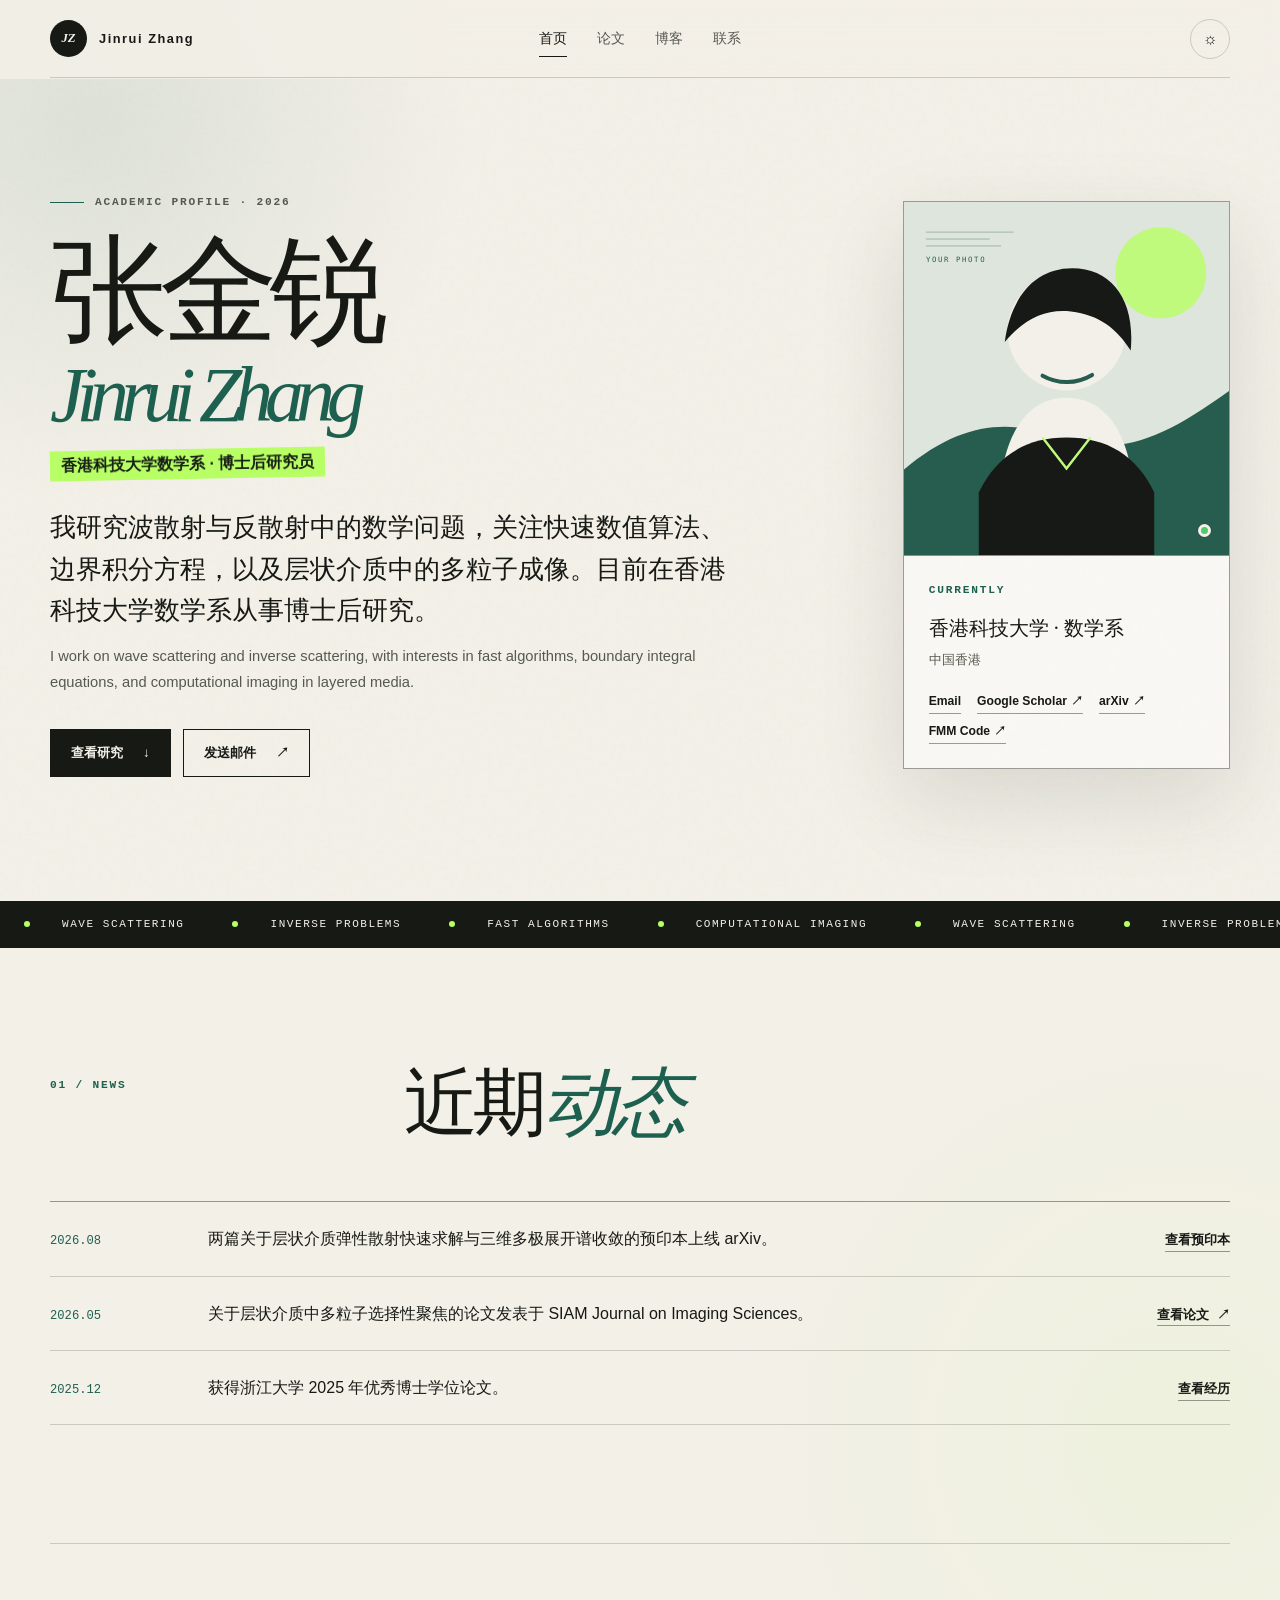
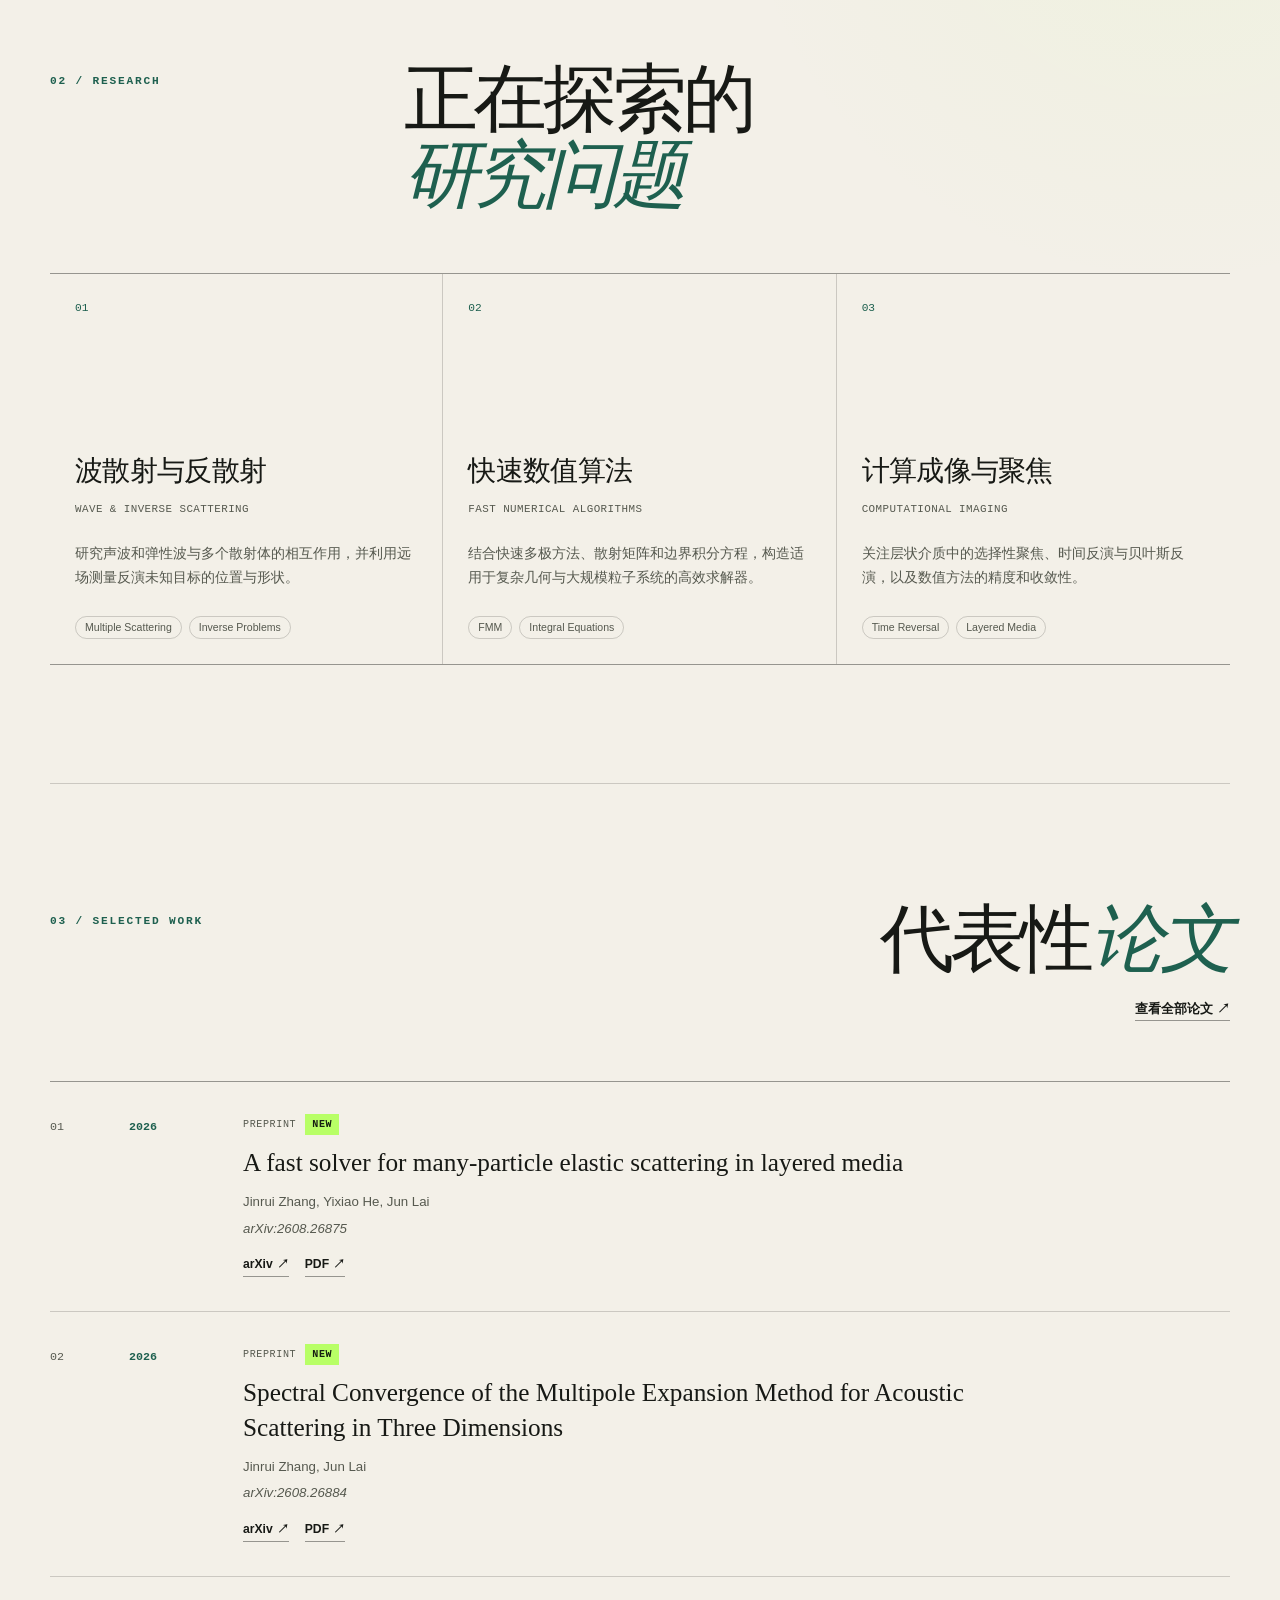
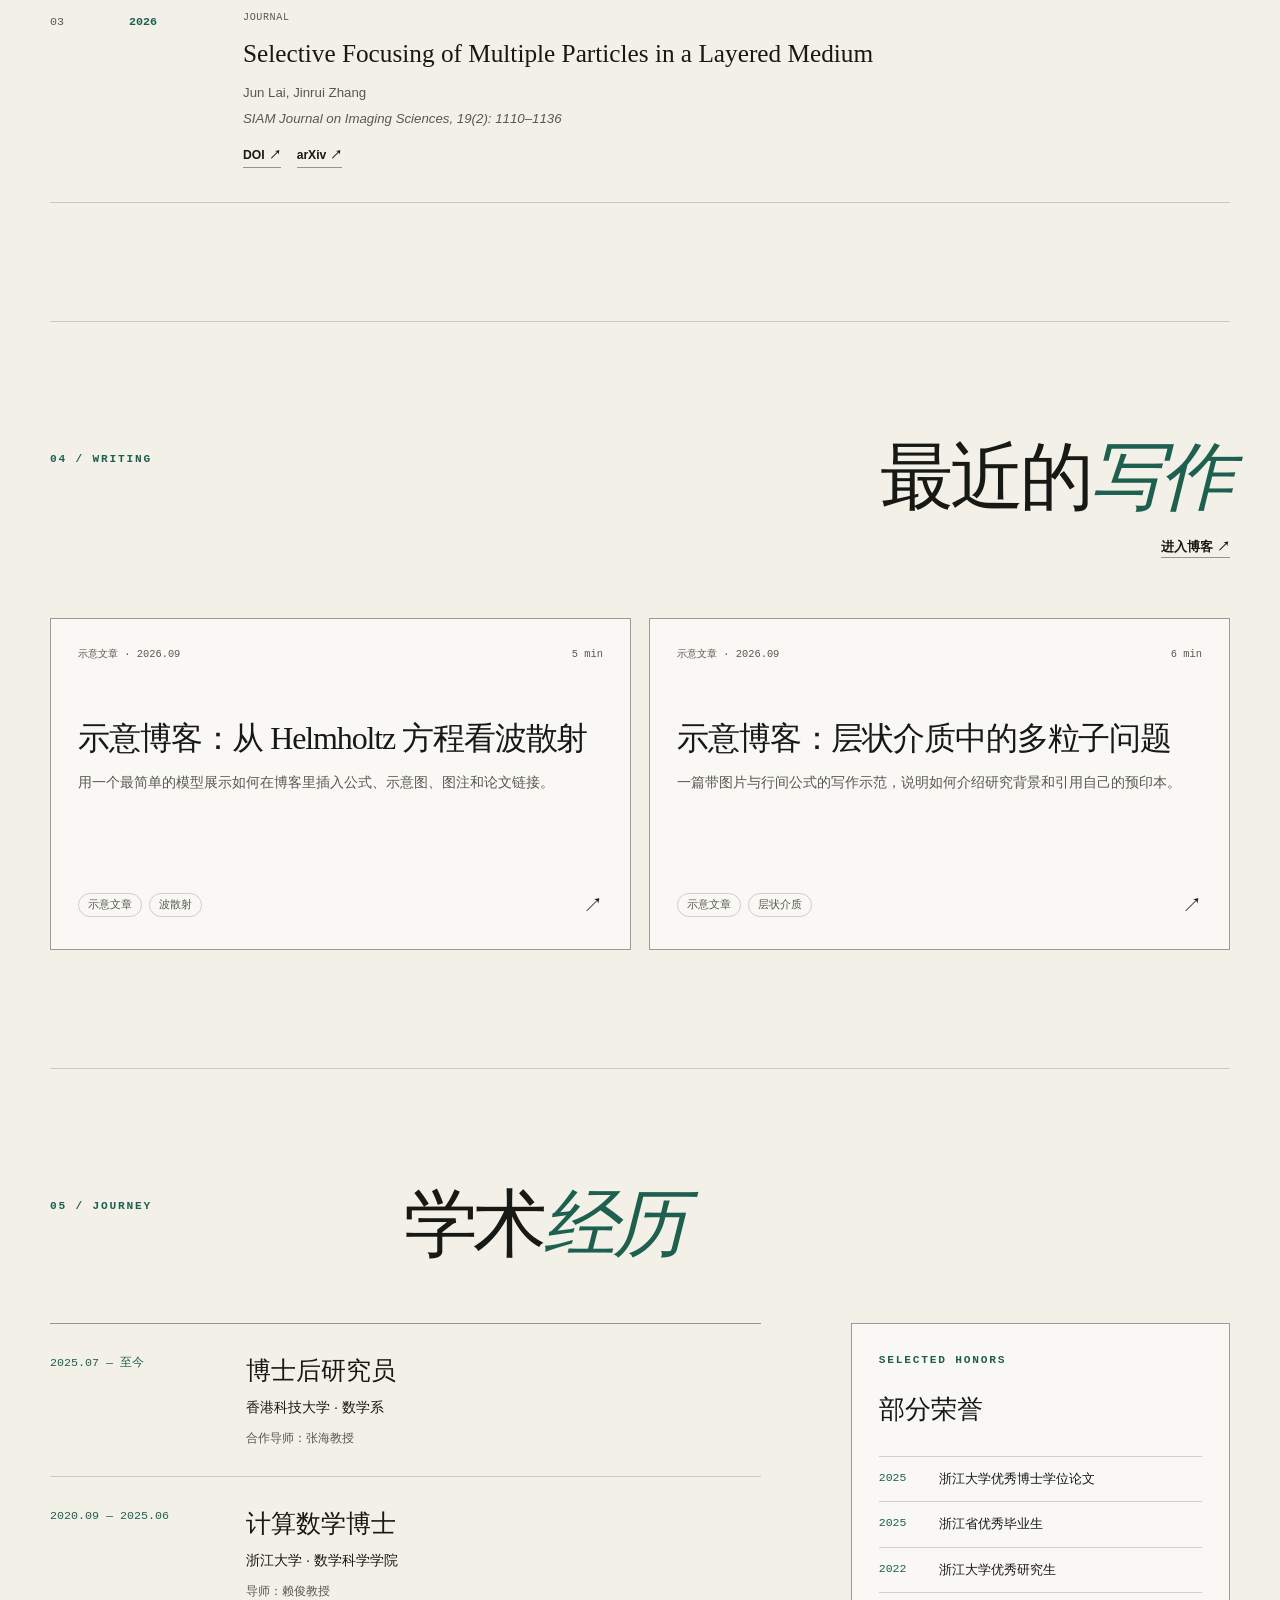
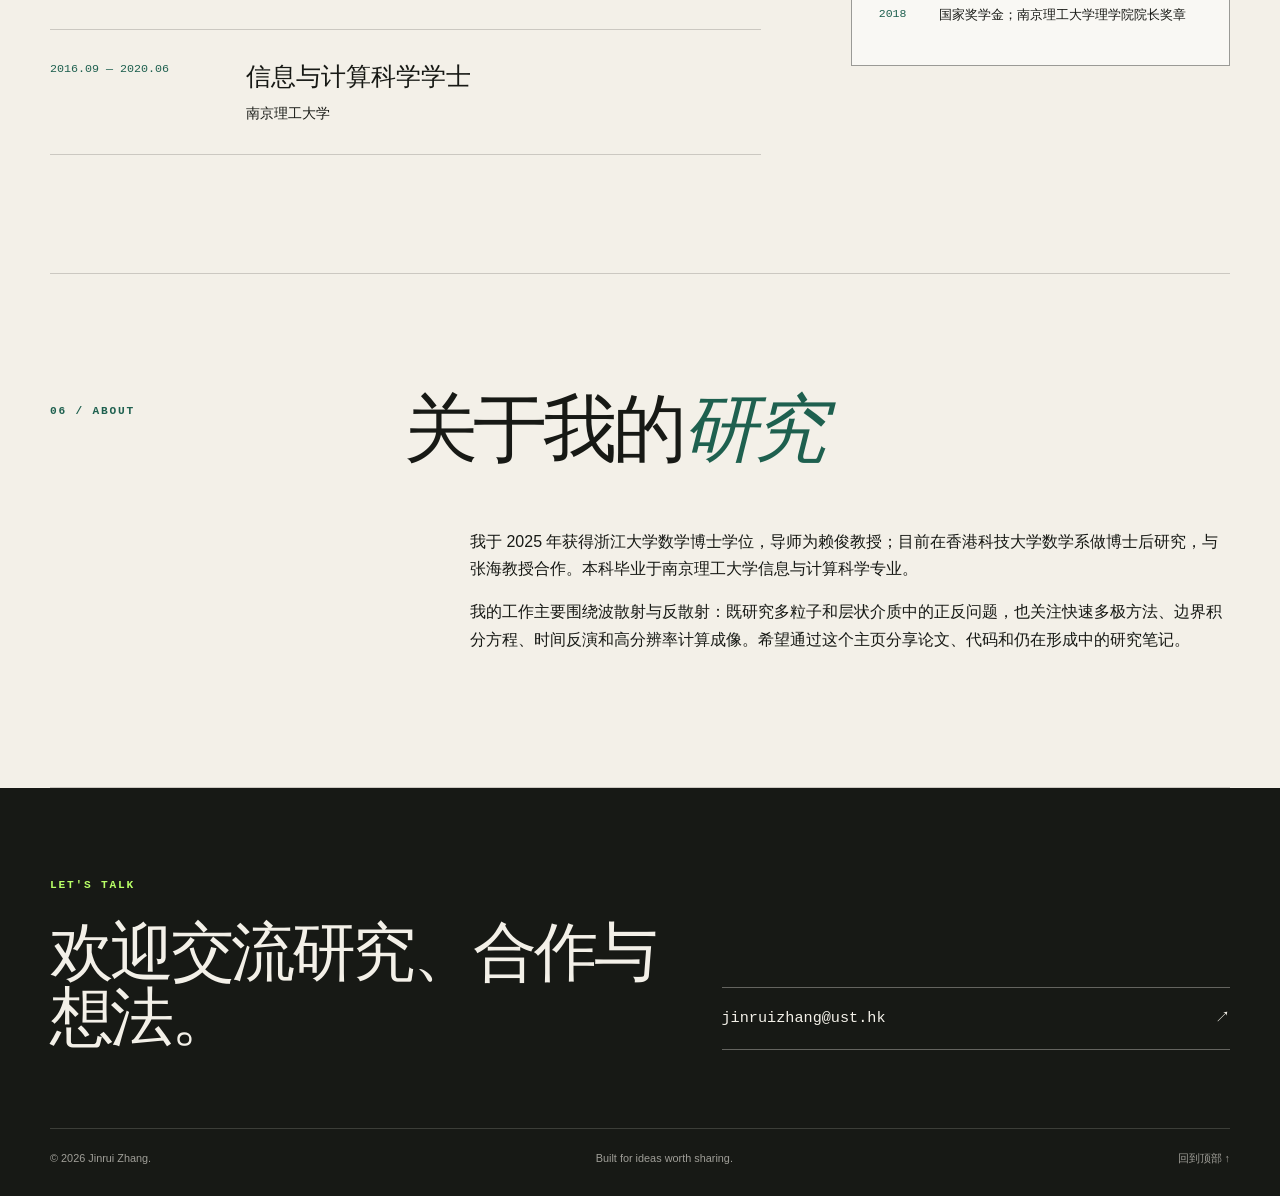
==== index.html @ 9e5a65ba "Add files via upload Add academic homepage" ====
<!doctype html>
<html lang="zh-CN">
  <head>
    <meta charset="utf-8">
    <meta name="viewport" content="width=device-width, initial-scale=1">
    <meta name="description" content="Jinrui Zhang 的学术主页：波散射、反散射、快速算法、论文成果与研究笔记。">
    <meta name="theme-color" content="#f3f0e8">
    <title>Jinrui Zhang · 学术主页</title>
    <link rel="icon" href="assets/avatar-placeholder.svg" type="image/svg+xml">
    <link rel="stylesheet" href="assets/styles.css">
    <script src="assets/data.js" defer></script>
    <script src="assets/main.js" defer></script>
  </head>
  <body id="top" data-page="home" data-base=".">
    <header class="site-header" id="site-header"></header>

    <main>
      <section class="hero" aria-label="个人介绍">
        <div class="hero-grid" id="hero-content"></div>
      </section>

      <div class="keyword-marquee" aria-hidden="true">
        <div class="keyword-track" id="keyword-strip"></div>
      </div>

      <div class="page-shell">
        <section class="section" id="news" aria-labelledby="news-heading">
          <div class="section-heading reveal">
            <p class="section-kicker">01 / NEWS</p>
            <h2 id="news-heading">近期<em>动态</em></h2>
          </div>
          <div class="news-list" id="news-list"></div>
        </section>

        <section class="section" id="work" aria-labelledby="work-heading">
          <div class="section-heading reveal">
            <p class="section-kicker">02 / RESEARCH</p>
            <h2 id="work-heading">正在探索的<br><em>研究问题</em></h2>
          </div>
          <div class="research-grid" id="research-grid"></div>
        </section>

        <section class="section" id="publications" aria-labelledby="publications-heading">
          <div class="section-heading reveal">
            <p class="section-kicker">03 / SELECTED WORK</p>
            <div class="section-heading-side">
              <h2 id="publications-heading">代表性<em>论文</em></h2>
              <a class="section-link" href="publications.html">查看全部论文 ↗</a>
            </div>
          </div>
          <div class="publication-list" id="featured-publications"></div>
        </section>

        <section class="section" id="writing" aria-labelledby="writing-heading">
          <div class="section-heading reveal">
            <p class="section-kicker">04 / WRITING</p>
            <div class="section-heading-side">
              <h2 id="writing-heading">最近的<em>写作</em></h2>
              <a class="section-link" href="blog/index.html">进入博客 ↗</a>
            </div>
          </div>
          <div class="post-grid" id="featured-posts"></div>
        </section>

        <section class="section" id="journey" aria-labelledby="journey-heading">
          <div class="section-heading reveal">
            <p class="section-kicker">05 / JOURNEY</p>
            <h2 id="journey-heading">学术<em>经历</em></h2>
          </div>
          <div class="journey-layout">
            <div class="journey-list" id="journey-list"></div>
            <aside class="awards-panel reveal" aria-labelledby="awards-heading">
              <p class="section-kicker">SELECTED HONORS</p>
              <h3 id="awards-heading">部分荣誉</h3>
              <ul id="awards-list"></ul>
            </aside>
          </div>
        </section>

        <section class="section" id="about" aria-labelledby="about-heading">
          <div class="section-heading reveal">
            <p class="section-kicker">06 / ABOUT</p>
            <h2 id="about-heading">关于我的<em>研究</em></h2>
          </div>
          <div class="about-copy reveal">
            <p>我于 2025 年获得浙江大学数学博士学位，导师为赖俊教授；目前在香港科技大学数学系做博士后研究，与张海教授合作。本科毕业于南京理工大学信息与计算科学专业。</p>
            <p>我的工作主要围绕波散射与反散射：既研究多粒子和层状介质中的正反问题，也关注快速多极方法、边界积分方程、时间反演和高分辨率计算成像。希望通过这个主页分享论文、代码和仍在形成中的研究笔记。</p>
          </div>
        </section>
      </div>
    </main>

    <footer class="site-footer" id="site-footer"></footer>
  </body>
</html>
---- assets/styles.css ----
:root {
  --paper: #f3f0e8;
  --paper-deep: #e9e4d8;
  --ink: #171915;
  --ink-soft: #56594f;
  --line: rgba(23, 25, 21, 0.18);
  --line-strong: rgba(23, 25, 21, 0.42);
  --accent: #1e604f;
  --accent-bright: #b8ff66;
  --accent-wash: #dce7db;
  --card: rgba(255, 255, 255, 0.5);
  --header: rgba(243, 240, 232, 0.88);
  --serif: Georgia, "Times New Roman", "Noto Serif SC", serif;
  --sans: Inter, ui-sans-serif, -apple-system, BlinkMacSystemFont, "Segoe UI", "PingFang SC", "Hiragino Sans GB", "Microsoft YaHei", sans-serif;
  --mono: "SFMono-Regular", Consolas, "Liberation Mono", monospace;
  --shadow: 0 30px 80px rgba(44, 49, 38, 0.13);
  --max: 1180px;
  --radius: 2px;
  color-scheme: light;
}

:root[data-theme="dark"] {
  --paper: #171a17;
  --paper-deep: #20251f;
  --ink: #f1eee5;
  --ink-soft: #b5b8ac;
  --line: rgba(241, 238, 229, 0.16);
  --line-strong: rgba(241, 238, 229, 0.38);
  --accent: #7bd8b8;
  --accent-bright: #b8ff66;
  --accent-wash: #263b32;
  --card: rgba(255, 255, 255, 0.035);
  --header: rgba(23, 26, 23, 0.88);
  --shadow: 0 30px 80px rgba(0, 0, 0, 0.28);
  color-scheme: dark;
}

*,
*::before,
*::after {
  box-sizing: border-box;
}

html {
  scroll-behavior: smooth;
  scroll-padding-top: 96px;
}

body {
  margin: 0;
  min-width: 320px;
  background:
    radial-gradient(circle at 7% 2%, rgba(30, 96, 79, 0.1), transparent 24rem),
    radial-gradient(circle at 92% 24%, rgba(184, 255, 102, 0.08), transparent 28rem),
    var(--paper);
  color: var(--ink);
  font-family: var(--sans);
  font-size: 16px;
  line-height: 1.7;
  -webkit-font-smoothing: antialiased;
  text-rendering: optimizeLegibility;
}

body::before {
  position: fixed;
  inset: 0;
  z-index: -1;
  pointer-events: none;
  background-image: url("data:image/svg+xml,%3Csvg viewBox='0 0 180 180' xmlns='http://www.w3.org/2000/svg'%3E%3Cfilter id='n'%3E%3CfeTurbulence type='fractalNoise' baseFrequency='.9' numOctaves='4' stitchTiles='stitch'/%3E%3C/filter%3E%3Crect width='100%25' height='100%25' filter='url(%23n)' opacity='.035'/%3E%3C/svg%3E");
  content: "";
  opacity: 0.65;
}

::selection {
  background: var(--accent-bright);
  color: #10130e;
}

a {
  color: inherit;
  text-decoration: none;
}

button,
input {
  font: inherit;
}

button {
  color: inherit;
}

img {
  display: block;
  max-width: 100%;
}

h1,
h2,
h3,
p {
  margin-top: 0;
}

[hidden] {
  display: none !important;
}

.sr-only {
  position: absolute;
  width: 1px;
  height: 1px;
  padding: 0;
  margin: -1px;
  overflow: hidden;
  clip: rect(0, 0, 0, 0);
  white-space: nowrap;
  border: 0;
}

.site-header {
  position: sticky;
  top: 0;
  z-index: 30;
  border-bottom: 1px solid transparent;
  background: var(--header);
  backdrop-filter: blur(18px);
  -webkit-backdrop-filter: blur(18px);
}

.nav-shell {
  width: min(calc(100% - 48px), var(--max));
  height: 78px;
  margin: 0 auto;
  display: grid;
  grid-template-columns: 1fr auto 1fr;
  align-items: center;
  border-bottom: 1px solid var(--line);
}

.brand {
  justify-self: start;
  display: inline-flex;
  align-items: center;
  gap: 12px;
  font-size: 0.8rem;
  font-weight: 750;
  letter-spacing: 0.12em;
}

.brand-mark {
  display: grid;
  width: 37px;
  height: 37px;
  place-items: center;
  border-radius: 50%;
  background: var(--ink);
  color: var(--paper);
  font-family: var(--serif);
  font-size: 0.8rem;
  font-style: italic;
  letter-spacing: 0;
}

.primary-nav {
  display: flex;
  align-items: center;
  gap: 30px;
  font-size: 0.88rem;
}

.primary-nav a {
  position: relative;
  padding: 9px 0;
  color: var(--ink-soft);
}

.primary-nav a::after {
  position: absolute;
  right: 0;
  bottom: 2px;
  left: 0;
  height: 1px;
  background: var(--ink);
  content: "";
  transform: scaleX(0);
  transform-origin: right;
  transition: transform 180ms ease;
}

.primary-nav a:hover,
.primary-nav a[aria-current="page"] {
  color: var(--ink);
}

.primary-nav a:hover::after,
.primary-nav a[aria-current="page"]::after {
  transform: scaleX(1);
  transform-origin: left;
}

.theme-toggle {
  justify-self: end;
  position: relative;
  width: 40px;
  height: 40px;
  padding: 0;
  border: 1px solid var(--line);
  border-radius: 50%;
  background: transparent;
  cursor: pointer;
  transition: background 180ms ease, border-color 180ms ease, transform 180ms ease;
}

.theme-toggle:hover {
  border-color: var(--line-strong);
  background: var(--card);
  transform: rotate(8deg);
}

.theme-icon {
  position: absolute;
  inset: 0;
  display: grid;
  place-items: center;
  transition: opacity 180ms ease, transform 180ms ease;
}

.theme-icon-moon,
:root[data-theme="dark"] .theme-icon-sun {
  opacity: 0;
  transform: scale(0.65);
}

:root[data-theme="dark"] .theme-icon-moon {
  opacity: 1;
  transform: scale(1);
}

.nav-toggle {
  display: none;
}

.page-shell {
  width: min(calc(100% - 48px), var(--max));
  margin: 0 auto;
}

.hero {
  min-height: calc(100vh - 78px);
  display: flex;
  align-items: center;
  padding: 72px 0 82px;
}

.hero-grid {
  display: grid;
  width: min(calc(100% - 48px), var(--max));
  margin: 0 auto;
  grid-template-columns: minmax(0, 1.65fr) minmax(290px, 0.72fr);
  gap: clamp(48px, 8vw, 110px);
  align-items: center;
}

.eyebrow,
.section-kicker,
.footer-kicker,
.profile-card-label,
.page-kicker {
  font-family: var(--mono);
  font-size: 0.7rem;
  font-weight: 650;
  letter-spacing: 0.16em;
  text-transform: uppercase;
}

.eyebrow {
  display: flex;
  align-items: center;
  gap: 11px;
  margin-bottom: 34px;
  color: var(--ink-soft);
}

.eyebrow span {
  width: 34px;
  height: 1px;
  background: var(--accent);
}

.hero h1 {
  margin-bottom: 22px;
  font-family: var(--serif);
  font-size: clamp(4rem, 9.2vw, 8.1rem);
  font-weight: 400;
  letter-spacing: -0.068em;
  line-height: 0.77;
}

.hero h1 em {
  color: var(--accent);
  font-size: 0.66em;
  font-weight: 400;
}

.hero-role {
  display: inline-block;
  margin-bottom: 28px;
  padding: 4px 11px;
  background: var(--accent-bright);
  color: #162012;
  font-weight: 750;
  line-height: 1.4;
  transform: rotate(-1deg);
}

.hero-intro {
  max-width: 680px;
  margin-bottom: 12px;
  font-family: var(--serif);
  font-size: clamp(1.22rem, 2vw, 1.62rem);
  line-height: 1.62;
}

.hero-intro-en {
  max-width: 660px;
  margin-bottom: 34px;
  color: var(--ink-soft);
  font-size: 0.92rem;
  line-height: 1.75;
}

.hero-actions {
  display: flex;
  flex-wrap: wrap;
  gap: 12px;
}

.button {
  display: inline-flex;
  min-height: 48px;
  align-items: center;
  justify-content: center;
  gap: 20px;
  padding: 0 20px;
  border: 1px solid var(--ink);
  font-size: 0.83rem;
  font-weight: 720;
  transition: transform 180ms ease, background 180ms ease, color 180ms ease;
}

.button:hover {
  transform: translateY(-2px);
}

.button-primary {
  background: var(--ink);
  color: var(--paper);
}

.button-primary:hover {
  background: var(--accent);
  border-color: var(--accent);
}

.button-quiet:hover {
  background: var(--ink);
  color: var(--paper);
}

.profile-card {
  overflow: hidden;
  border: 1px solid var(--line-strong);
  background: var(--card);
  box-shadow: var(--shadow);
  transform: rotate(1.1deg);
}

.portrait-wrap {
  position: relative;
  aspect-ratio: 4 / 4.35;
  overflow: hidden;
  border-bottom: 1px solid var(--line-strong);
  background: var(--accent-wash);
}

.portrait-wrap img {
  width: 100%;
  height: 100%;
  object-fit: cover;
  filter: saturate(0.82);
}

.availability-dot {
  position: absolute;
  right: 18px;
  bottom: 18px;
  width: 13px;
  height: 13px;
  border: 3px solid var(--paper);
  border-radius: 50%;
  background: #55c76e;
  box-shadow: 0 0 0 1px rgba(0, 0, 0, 0.08);
}

.profile-card-body {
  padding: 25px 25px 24px;
}

.profile-card-label {
  margin-bottom: 14px;
  color: var(--accent);
}

.profile-card h2 {
  margin-bottom: 6px;
  font-family: var(--serif);
  font-size: 1.28rem;
  font-weight: 500;
  line-height: 1.4;
}

.profile-card-body > p:not(.profile-card-label) {
  margin-bottom: 19px;
  color: var(--ink-soft);
  font-size: 0.84rem;
}

.profile-links,
.pub-links {
  display: flex;
  flex-wrap: wrap;
  gap: 7px 16px;
}

.text-link,
.pub-link {
  display: inline-flex;
  align-items: center;
  gap: 4px;
  border-bottom: 1px solid var(--line-strong);
  font-size: 0.76rem;
  font-weight: 680;
  line-height: 1.8;
}

.text-link:not(.is-placeholder):hover,
.pub-link:not(.is-placeholder):hover {
  border-color: var(--accent);
  color: var(--accent);
}

.is-placeholder {
  cursor: help;
  opacity: 0.48;
}

.keyword-marquee {
  overflow: hidden;
  border-top: 1px solid var(--line-strong);
  border-bottom: 1px solid var(--line-strong);
  background: var(--ink);
  color: var(--paper);
}

.keyword-track {
  display: flex;
  width: max-content;
  animation: ticker 24s linear infinite;
}

.keyword-track span {
  display: flex;
  align-items: center;
  gap: 32px;
  padding: 13px 24px;
  font-family: var(--mono);
  font-size: 0.69rem;
  letter-spacing: 0.14em;
  text-transform: uppercase;
  white-space: nowrap;
}

.keyword-track i {
  width: 6px;
  height: 6px;
  border-radius: 50%;
  background: var(--accent-bright);
}

@keyframes ticker {
  to {
    transform: translateX(-50%);
  }
}

.section {
  padding: 118px 0;
  border-bottom: 1px solid var(--line);
}

.section-heading {
  display: grid;
  grid-template-columns: minmax(160px, 0.55fr) minmax(0, 1.45fr);
  gap: 40px;
  margin-bottom: 60px;
  align-items: start;
}

.section-kicker {
  margin: 10px 0 0;
  color: var(--accent);
}

.section-heading h2,
.page-hero h1,
.footer-main h2 {
  margin-bottom: 0;
  font-family: var(--serif);
  font-size: clamp(2.5rem, 5.8vw, 5.1rem);
  font-weight: 400;
  letter-spacing: -0.055em;
  line-height: 1.02;
}

.section-heading h2 em,
.page-hero h1 em {
  color: var(--accent);
  font-weight: 400;
}

.section-heading-side {
  display: flex;
  flex-direction: column;
  align-items: flex-end;
  gap: 18px;
}

.section-heading-side .section-link {
  margin-top: 2px;
}

.news-list {
  border-top: 1px solid var(--line-strong);
}

.news-item {
  display: grid;
  grid-template-columns: 130px 1fr auto;
  gap: 28px;
  align-items: baseline;
  padding: 23px 0;
  border-bottom: 1px solid var(--line);
}

.news-item time {
  color: var(--accent);
  font-family: var(--mono);
  font-size: 0.76rem;
}

.news-item p {
  margin: 0;
}

.arrow-link,
.section-link {
  display: inline-flex;
  align-items: center;
  gap: 8px;
  border-bottom: 1px solid var(--line-strong);
  font-size: 0.8rem;
  font-weight: 700;
}

.arrow-link:hover,
.section-link:hover {
  color: var(--accent);
  border-color: var(--accent);
}

.demo-label {
  padding: 2px 7px;
  border: 1px solid var(--line);
  color: var(--ink-soft);
  font-family: var(--mono);
  font-size: 0.62rem;
  white-space: nowrap;
}

.research-grid {
  display: grid;
  grid-template-columns: repeat(3, 1fr);
  border-top: 1px solid var(--line-strong);
  border-bottom: 1px solid var(--line-strong);
}

.research-card {
  min-height: 390px;
  padding: 25px;
  display: flex;
  flex-direction: column;
  justify-content: space-between;
  gap: 70px;
  border-right: 1px solid var(--line);
  transition: background 220ms ease, transform 220ms ease;
}

.research-card:last-child {
  border-right: 0;
}

.research-card:hover {
  background: var(--accent-wash);
  transform: translateY(-4px);
}

.card-number {
  font-family: var(--mono);
  font-size: 0.7rem;
  color: var(--accent);
}

.research-card h3 {
  margin-bottom: 6px;
  font-family: var(--serif);
  font-size: 1.75rem;
  font-weight: 500;
  letter-spacing: -0.025em;
}

.card-subtitle {
  margin-bottom: 22px;
  color: var(--ink-soft);
  font-family: var(--mono);
  font-size: 0.68rem;
  letter-spacing: 0.04em;
  text-transform: uppercase;
}

.research-card div > p:not(.card-subtitle) {
  margin-bottom: 26px;
  color: var(--ink-soft);
  font-size: 0.9rem;
}

.tag-row {
  display: flex;
  flex-wrap: wrap;
  gap: 7px;
}

.tag-row span {
  padding: 3px 9px;
  border: 1px solid var(--line);
  border-radius: 999px;
  color: var(--ink-soft);
  font-size: 0.66rem;
  line-height: 1.5;
}

.publication-list {
  border-top: 1px solid var(--line-strong);
}

.publication-item {
  display: grid;
  grid-template-columns: 55px 90px 1fr;
  gap: 24px;
  padding: 32px 0 34px;
  border-bottom: 1px solid var(--line);
  transition: padding 200ms ease, background 200ms ease;
}

.publication-item:hover {
  padding-right: 18px;
  padding-left: 18px;
  background: var(--card);
}

.pub-index,
.pub-year {
  padding-top: 4px;
  font-family: var(--mono);
  font-size: 0.73rem;
}

.pub-index {
  color: var(--ink-soft);
}

.pub-year {
  color: var(--accent);
  font-weight: 700;
}

.pub-meta {
  display: flex;
  gap: 9px;
  align-items: center;
  margin-bottom: 10px;
}

.pub-meta span,
.pub-meta strong {
  font-family: var(--mono);
  font-size: 0.63rem;
  letter-spacing: 0.06em;
  text-transform: uppercase;
}

.pub-meta span {
  color: var(--ink-soft);
}

.pub-meta strong {
  padding: 2px 7px;
  background: var(--accent-bright);
  color: #162012;
}

.pub-body h3 {
  max-width: 790px;
  margin-bottom: 11px;
  font-family: var(--serif);
  font-size: clamp(1.25rem, 2vw, 1.58rem);
  font-weight: 500;
  line-height: 1.38;
}

.pub-authors,
.pub-venue {
  margin-bottom: 4px;
  color: var(--ink-soft);
  font-size: 0.83rem;
}

.pub-venue {
  font-style: italic;
}

.pub-links {
  margin-top: 14px;
}

.post-grid {
  display: grid;
  grid-template-columns: repeat(2, 1fr);
  gap: 18px;
}

.post-card {
  min-width: 0;
  border: 1px solid var(--line-strong);
  background: var(--card);
}

.post-card-link {
  min-height: 330px;
  padding: 27px;
  display: flex;
  flex-direction: column;
  transition: background 200ms ease, transform 200ms ease;
}

.post-card-link:hover {
  background: var(--accent-wash);
  transform: translate(-4px, -4px);
  box-shadow: 4px 4px 0 var(--ink);
}

.post-card-top,
.post-card-bottom {
  display: flex;
  align-items: center;
  justify-content: space-between;
  gap: 18px;
}

.post-card-top {
  margin-bottom: 54px;
  color: var(--ink-soft);
  font-family: var(--mono);
  font-size: 0.65rem;
}

.post-card h3 {
  margin-bottom: 13px;
  font-family: var(--serif);
  font-size: clamp(1.55rem, 2.5vw, 2.15rem);
  font-weight: 500;
  letter-spacing: -0.035em;
  line-height: 1.26;
}

.post-card p {
  margin-bottom: 38px;
  color: var(--ink-soft);
  font-size: 0.88rem;
}

.post-card-bottom {
  margin-top: auto;
}

.post-arrow {
  font-size: 1.25rem;
}

.journey-layout {
  display: grid;
  grid-template-columns: minmax(0, 1.5fr) minmax(260px, 0.8fr);
  gap: clamp(36px, 7vw, 90px);
}

.journey-list {
  border-top: 1px solid var(--line-strong);
}

.journey-item {
  display: grid;
  grid-template-columns: 170px 1fr;
  gap: 26px;
  padding: 26px 0;
  border-bottom: 1px solid var(--line);
}

.journey-item time {
  padding-top: 4px;
  color: var(--accent);
  font-family: var(--mono);
  font-size: 0.73rem;
}

.journey-item h3 {
  margin-bottom: 3px;
  font-family: var(--serif);
  font-size: 1.55rem;
  font-weight: 500;
}

.journey-item p {
  margin-bottom: 3px;
  font-size: 0.9rem;
}

.journey-item small {
  color: var(--ink-soft);
  font-size: 0.78rem;
}

.awards-panel {
  align-self: start;
  padding: 27px;
  border: 1px solid var(--line-strong);
  background: var(--card);
}

.awards-panel .section-kicker {
  margin: 0 0 18px;
}

.awards-panel h3 {
  margin-bottom: 24px;
  font-family: var(--serif);
  font-size: 1.6rem;
  font-weight: 500;
}

.awards-panel ul {
  margin: 0;
  padding: 0;
  list-style: none;
}

.awards-panel li {
  display: grid;
  grid-template-columns: 48px 1fr;
  gap: 12px;
  padding: 11px 0;
  border-top: 1px solid var(--line);
  font-size: 0.83rem;
}

.awards-panel li span {
  color: var(--accent);
  font-family: var(--mono);
  font-size: 0.72rem;
}

.about-copy {
  max-width: 760px;
  margin-left: auto;
  padding-top: 0;
}

.page-hero {
  padding: 112px 0 72px;
  border-bottom: 1px solid var(--line-strong);
}

.page-kicker {
  margin-bottom: 26px;
  color: var(--accent);
}

.page-hero h1 {
  max-width: 920px;
}

.page-description {
  max-width: 630px;
  margin: 30px 0 0 auto;
  color: var(--ink-soft);
  font-size: 1rem;
}

.filter-bar {
  display: flex;
  align-items: center;
  justify-content: space-between;
  gap: 24px;
  padding: 25px 0;
  border-bottom: 1px solid var(--line);
}

.filter-chips {
  display: flex;
  flex-wrap: wrap;
  gap: 8px;
}

.filter-chip {
  padding: 6px 13px;
  border: 1px solid var(--line);
  border-radius: 999px;
  background: transparent;
  color: var(--ink-soft);
  font-size: 0.73rem;
  cursor: pointer;
}

.filter-chip:hover,
.filter-chip.is-active {
  border-color: var(--ink);
  background: var(--ink);
  color: var(--paper);
}

.search-wrap {
  position: relative;
  width: min(100%, 320px);
}

.search-wrap::before {
  position: absolute;
  top: 50%;
  left: 15px;
  content: "⌕";
  transform: translateY(-54%);
  color: var(--ink-soft);
}

.search-input {
  width: 100%;
  height: 43px;
  padding: 0 14px 0 40px;
  border: 1px solid var(--line);
  border-radius: 0;
  outline: none;
  background: var(--card);
  color: var(--ink);
  font-size: 0.78rem;
}

.search-input:focus {
  border-color: var(--accent);
  box-shadow: 0 0 0 3px color-mix(in srgb, var(--accent) 12%, transparent);
}

.page-content {
  padding: 45px 0 120px;
}

.page-content .post-grid {
  grid-template-columns: repeat(3, 1fr);
}

.page-content .post-card-link {
  min-height: 380px;
}

.filter-empty {
  padding: 70px 20px;
  border-bottom: 1px solid var(--line);
  color: var(--ink-soft);
  text-align: center;
}

.article-shell {
  display: grid;
  grid-template-columns: minmax(160px, 0.48fr) minmax(0, 1.52fr);
  gap: clamp(40px, 8vw, 110px);
  padding: 100px 0 130px;
}

.article-aside {
  position: sticky;
  top: 112px;
  align-self: start;
}

.article-aside .article-label {
  margin-bottom: 24px;
  color: var(--accent);
  font-family: var(--mono);
  font-size: 0.67rem;
  letter-spacing: 0.1em;
}

.article-meta {
  padding-top: 18px;
  border-top: 1px solid var(--line-strong);
  color: var(--ink-soft);
  font-size: 0.75rem;
}

.article-meta p {
  margin-bottom: 6px;
}

.article-back {
  display: inline-block;
  margin-top: 28px;
  border-bottom: 1px solid var(--line-strong);
  font-size: 0.76rem;
  font-weight: 700;
}

.article-head {
  padding-bottom: 55px;
  border-bottom: 1px solid var(--line-strong);
}

.article-head h1 {
  max-width: 900px;
  margin-bottom: 28px;
  font-family: var(--serif);
  font-size: clamp(2.8rem, 6.5vw, 5.9rem);
  font-weight: 400;
  letter-spacing: -0.062em;
  line-height: 1.02;
}

.article-deck {
  max-width: 740px;
  margin-bottom: 0;
  color: var(--ink-soft);
  font-family: var(--serif);
  font-size: clamp(1.18rem, 2vw, 1.5rem);
  line-height: 1.62;
}

.article-content {
  max-width: 760px;
  padding-top: 48px;
  font-family: var(--serif);
  font-size: 1.08rem;
  line-height: 1.92;
}

.article-content h2 {
  margin: 2.6em 0 0.75em;
  font-size: 1.78rem;
  font-weight: 500;
  letter-spacing: -0.025em;
  line-height: 1.35;
}

.article-content h3 {
  margin: 2.2em 0 0.6em;
  font-size: 1.25rem;
  font-weight: 600;
}

.article-content p,
.article-content ul,
.article-content ol,
.article-content blockquote {
  margin-bottom: 1.45em;
}

.article-content a {
  color: var(--accent);
  border-bottom: 1px solid var(--accent);
}

.article-content blockquote {
  margin-left: 0;
  padding: 4px 0 4px 25px;
  border-left: 3px solid var(--accent);
  color: var(--ink-soft);
  font-size: 1.2rem;
  font-style: italic;
}

.article-content code {
  padding: 2px 5px;
  background: var(--accent-wash);
  font-family: var(--mono);
  font-size: 0.85em;
}

.article-content figure {
  margin: 2.5em 0;
}

.article-content figure img {
  width: 100%;
  height: auto;
  border: 1px solid var(--line-strong);
  background: var(--card);
}

.article-content figcaption {
  margin-top: 10px;
  color: var(--ink-soft);
  font-family: var(--sans);
  font-size: 0.76rem;
  line-height: 1.6;
  text-align: center;
}

.article-content .math-display {
  overflow-x: auto;
  margin: 1.8em 0;
  padding: 16px 8px;
  border-top: 1px solid var(--line);
  border-bottom: 1px solid var(--line);
  text-align: center;
}

.article-note {
  margin: 2.4em 0;
  padding: 22px 24px;
  border: 1px solid var(--line-strong);
  background: var(--card);
  font-family: var(--sans);
  font-size: 0.9rem;
}

.article-note strong {
  display: block;
  margin-bottom: 5px;
  color: var(--accent);
  font-family: var(--mono);
  font-size: 0.68rem;
  letter-spacing: 0.08em;
}

.article-footer {
  max-width: 760px;
  margin-top: 70px;
  padding-top: 28px;
  border-top: 1px solid var(--line-strong);
  display: flex;
  justify-content: space-between;
  gap: 20px;
  color: var(--ink-soft);
  font-size: 0.8rem;
}

.site-footer {
  background: var(--ink);
  color: var(--paper);
}

.footer-main,
.footer-bottom {
  width: min(calc(100% - 48px), var(--max));
  margin: 0 auto;
}

.footer-main {
  display: grid;
  grid-template-columns: 1.1fr 0.9fr;
  gap: 50px;
  align-items: end;
  padding: 88px 0 78px;
}

.footer-kicker {
  margin-bottom: 25px;
  color: var(--accent-bright);
}

.footer-main h2 {
  max-width: 650px;
  font-size: clamp(2.35rem, 5vw, 4.6rem);
}

.footer-email {
  justify-self: end;
  display: flex;
  width: 100%;
  align-items: center;
  justify-content: space-between;
  padding: 18px 0;
  border-top: 1px solid rgba(243, 240, 232, 0.35);
  border-bottom: 1px solid rgba(243, 240, 232, 0.35);
  color: var(--paper);
  font-family: var(--mono);
  font-size: clamp(0.76rem, 1.4vw, 0.95rem);
}

.footer-email:hover {
  color: var(--accent-bright);
  border-color: var(--accent-bright);
}

.footer-bottom {
  display: flex;
  justify-content: space-between;
  gap: 25px;
  padding: 20px 0 28px;
  border-top: 1px solid rgba(243, 240, 232, 0.17);
  color: rgba(243, 240, 232, 0.62);
  font-size: 0.68rem;
}

.footer-bottom p {
  margin: 0;
}

.footer-bottom a:hover {
  color: var(--paper);
}

.reveal {
  opacity: 0;
  transform: translateY(18px);
  transition: opacity 650ms ease, transform 650ms ease;
}

.reveal.is-visible {
  opacity: 1;
  transform: translateY(0);
}

@media (max-width: 980px) {
  .hero {
    min-height: auto;
  }

  .hero-grid {
    grid-template-columns: 1fr 280px;
    gap: 48px;
  }

  .hero h1 {
    font-size: clamp(4rem, 10vw, 6.4rem);
  }

  .research-grid {
    grid-template-columns: 1fr;
  }

  .research-card {
    min-height: auto;
    display: grid;
    grid-template-columns: 60px 1fr;
    gap: 26px;
    border-right: 0;
    border-bottom: 1px solid var(--line);
  }

  .research-card:last-child {
    border-bottom: 0;
  }

  .page-content .post-grid {
    grid-template-columns: repeat(2, 1fr);
  }

  .journey-layout {
    grid-template-columns: 1fr;
  }
}

@media (max-width: 760px) {
  .nav-shell,
  .page-shell,
  .footer-main,
  .footer-bottom {
    width: min(calc(100% - 30px), var(--max));
  }

  .nav-shell {
    height: 68px;
    grid-template-columns: 1fr auto auto;
    gap: 8px;
  }

  .brand-name {
    display: none;
  }

  .nav-toggle {
    position: relative;
    display: flex;
    width: 40px;
    height: 40px;
    padding: 11px 9px;
    flex-direction: column;
    justify-content: center;
    gap: 4px;
    border: 0;
    background: transparent;
    cursor: pointer;
  }

  .nav-toggle > span:not(.sr-only) {
    display: block;
    width: 100%;
    height: 1px;
    background: var(--ink);
  }

  .primary-nav {
    position: absolute;
    top: 68px;
    right: 0;
    left: 0;
    display: none;
    padding: 20px 15px 27px;
    flex-direction: column;
    gap: 8px;
    border-bottom: 1px solid var(--line-strong);
    background: var(--paper);
  }

  .primary-nav.is-open {
    display: flex;
  }

  .primary-nav a {
    width: 100%;
    padding: 9px 0;
    text-align: center;
  }

  .hero {
    padding: 65px 0 72px;
  }

  .hero-grid {
    grid-template-columns: 1fr;
  }

  .hero h1 {
    font-size: clamp(3.7rem, 20vw, 6rem);
  }

  .profile-card {
    width: min(100%, 390px);
    justify-self: center;
    transform: none;
  }

  .section {
    padding: 82px 0;
  }

  .section-heading {
    grid-template-columns: 1fr;
    gap: 22px;
    margin-bottom: 42px;
  }

  .section-heading-side {
    align-items: flex-start;
  }

  .news-item {
    grid-template-columns: 90px 1fr;
    gap: 8px 18px;
  }

  .news-item .demo-label,
  .news-item .arrow-link {
    grid-column: 2;
    justify-self: start;
  }

  .publication-item {
    grid-template-columns: 48px 1fr;
    gap: 10px 16px;
  }

  .pub-year {
    grid-column: 1;
    grid-row: 2;
  }

  .pub-body {
    grid-column: 2;
    grid-row: 1 / span 2;
  }

  .post-grid,
  .page-content .post-grid {
    grid-template-columns: 1fr;
  }

  .filter-bar {
    align-items: stretch;
    flex-direction: column-reverse;
  }

  .search-wrap {
    width: 100%;
  }

  .page-hero {
    padding: 78px 0 55px;
  }

  .page-description {
    margin-left: 0;
  }

  .article-shell {
    grid-template-columns: 1fr;
    padding: 65px 0 95px;
  }

  .article-aside {
    position: static;
    display: flex;
    justify-content: space-between;
    gap: 20px;
    align-items: end;
  }

  .article-back {
    margin-top: 0;
  }

  .article-head h1 {
    font-size: clamp(2.6rem, 13vw, 4.5rem);
  }

  .footer-main {
    grid-template-columns: 1fr;
    padding: 70px 0 65px;
  }

  .footer-email {
    justify-self: start;
  }

  .footer-bottom {
    align-items: flex-start;
    flex-direction: column;
    gap: 5px;
  }
}

@media (max-width: 440px) {
  .hero h1 {
    font-size: 3.45rem;
  }

  .hero-actions {
    flex-direction: column;
  }

  .button {
    width: 100%;
  }

  .news-item {
    grid-template-columns: 1fr;
  }

  .news-item .demo-label,
  .news-item .arrow-link {
    grid-column: 1;
  }

  .research-card {
    grid-template-columns: 1fr;
    gap: 32px;
  }

  .journey-item {
    grid-template-columns: 1fr;
    gap: 8px;
  }

  .publication-item:hover {
    padding-right: 0;
    padding-left: 0;
  }

  .article-aside {
    align-items: flex-start;
    flex-direction: column;
  }
}

@media (prefers-reduced-motion: reduce) {
  *,
  *::before,
  *::after {
    scroll-behavior: auto !important;
    animation-duration: 0.01ms !important;
    animation-iteration-count: 1 !important;
    transition-duration: 0.01ms !important;
  }
}

@media print {
  .site-header,
  .site-footer,
  .keyword-marquee,
  .filter-bar,
  .hero-actions {
    display: none !important;
  }

  body {
    background: #fff;
    color: #000;
  }

  .page-shell {
    width: 100%;
  }

  .section,
  .page-content,
  .article-shell {
    padding: 30px 0;
  }

  .reveal {
    opacity: 1;
    transform: none;
  }
}
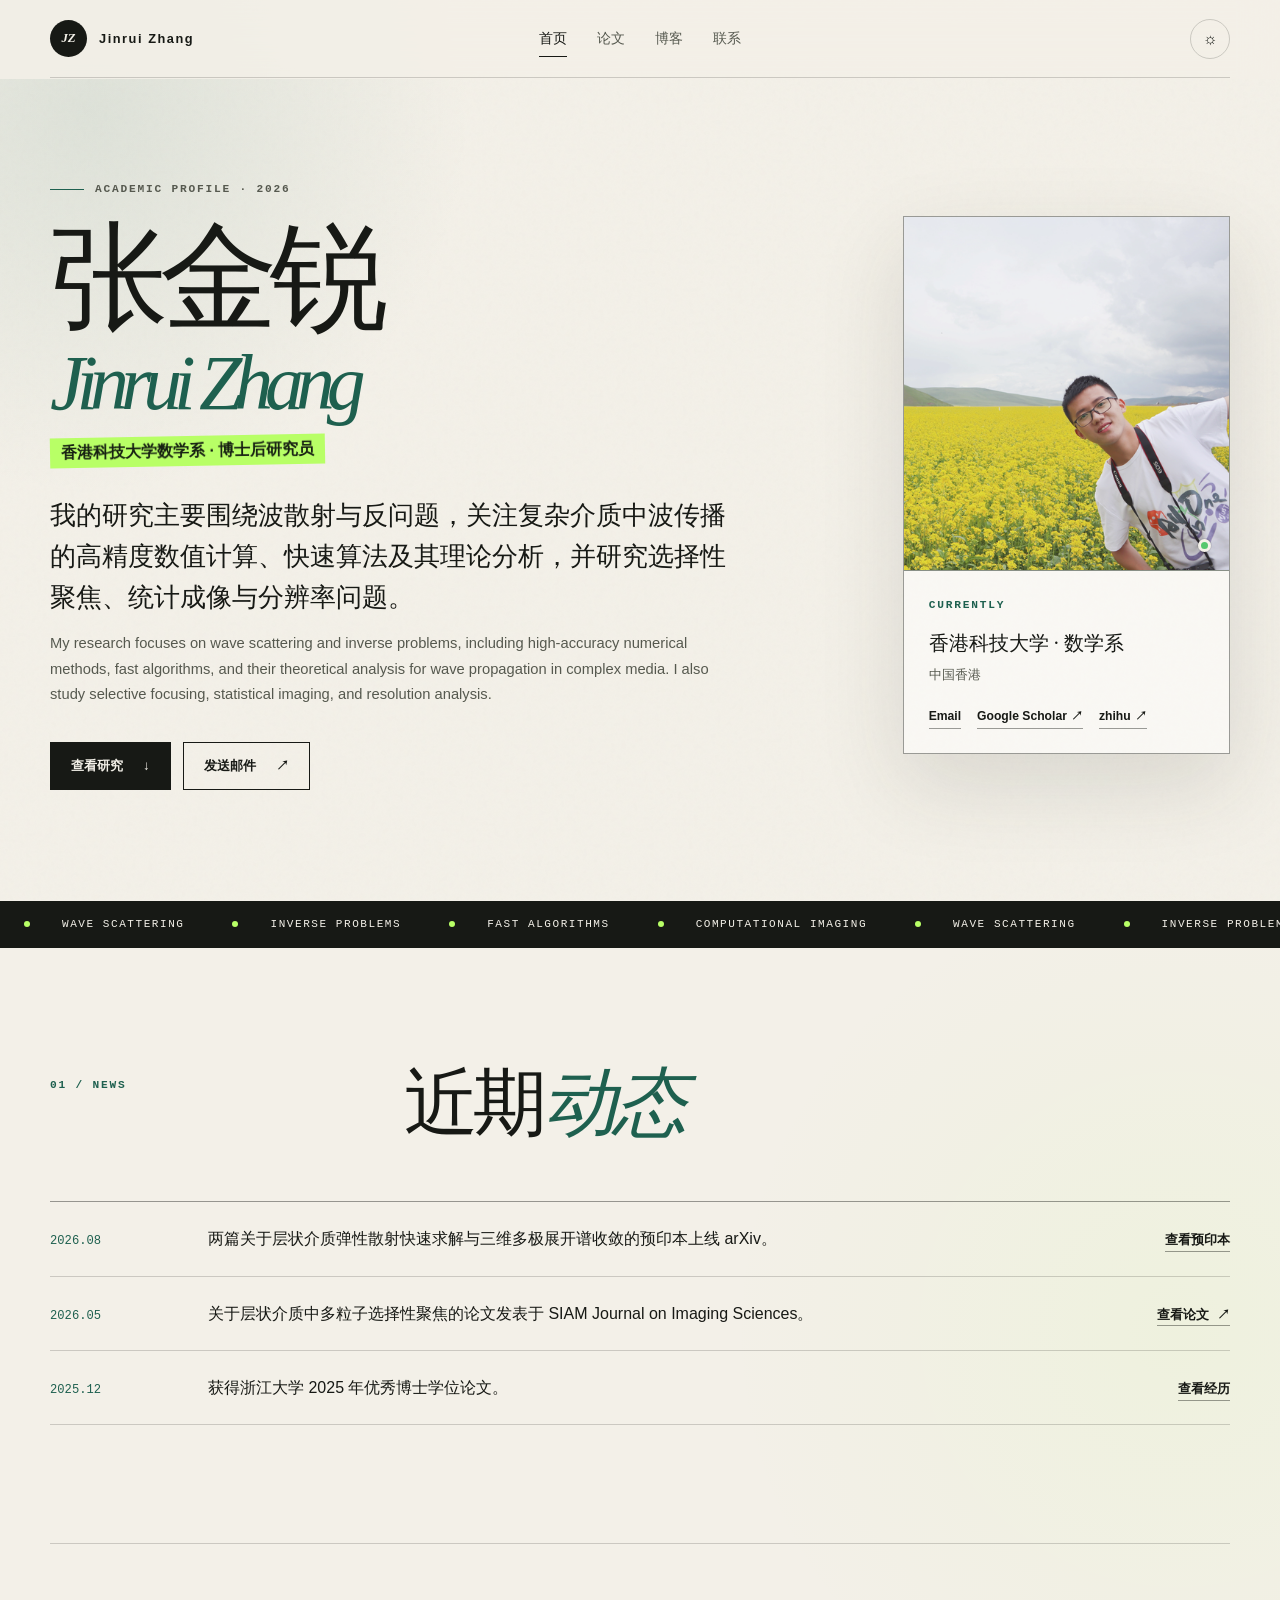
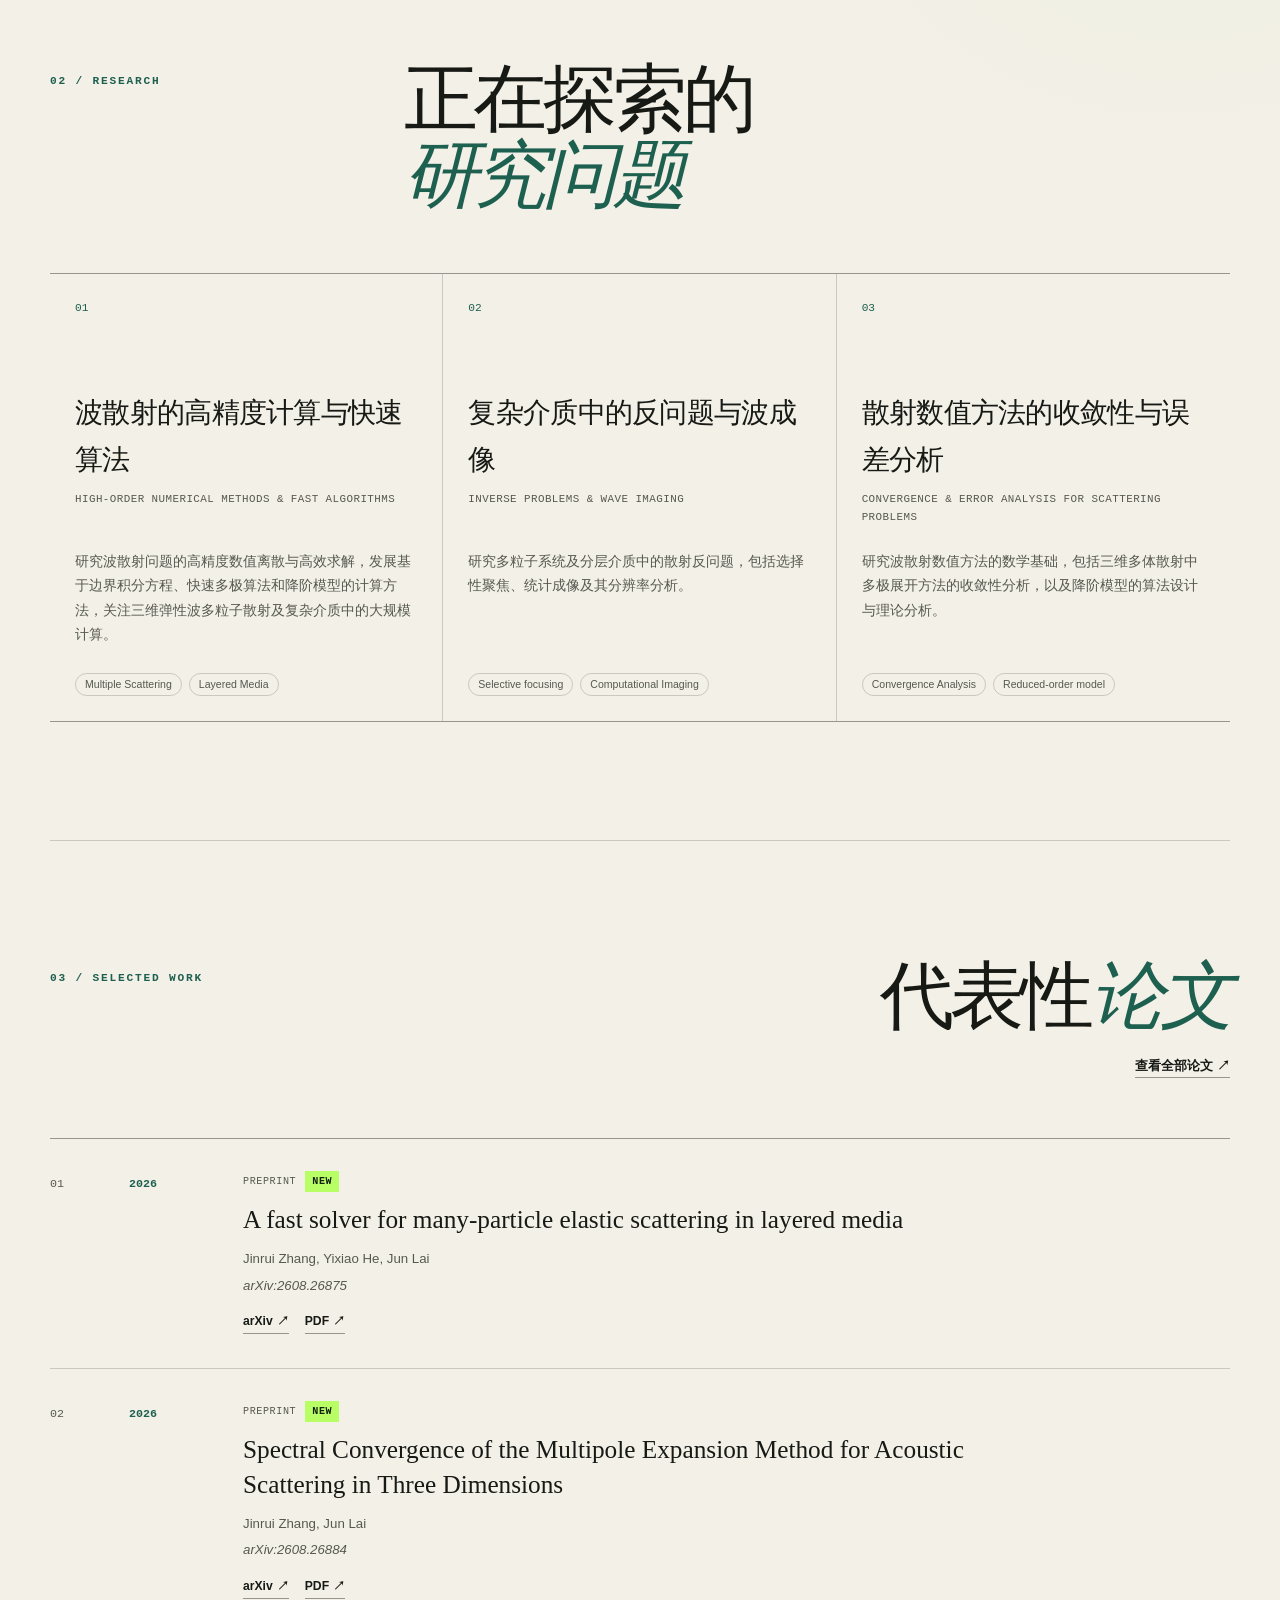
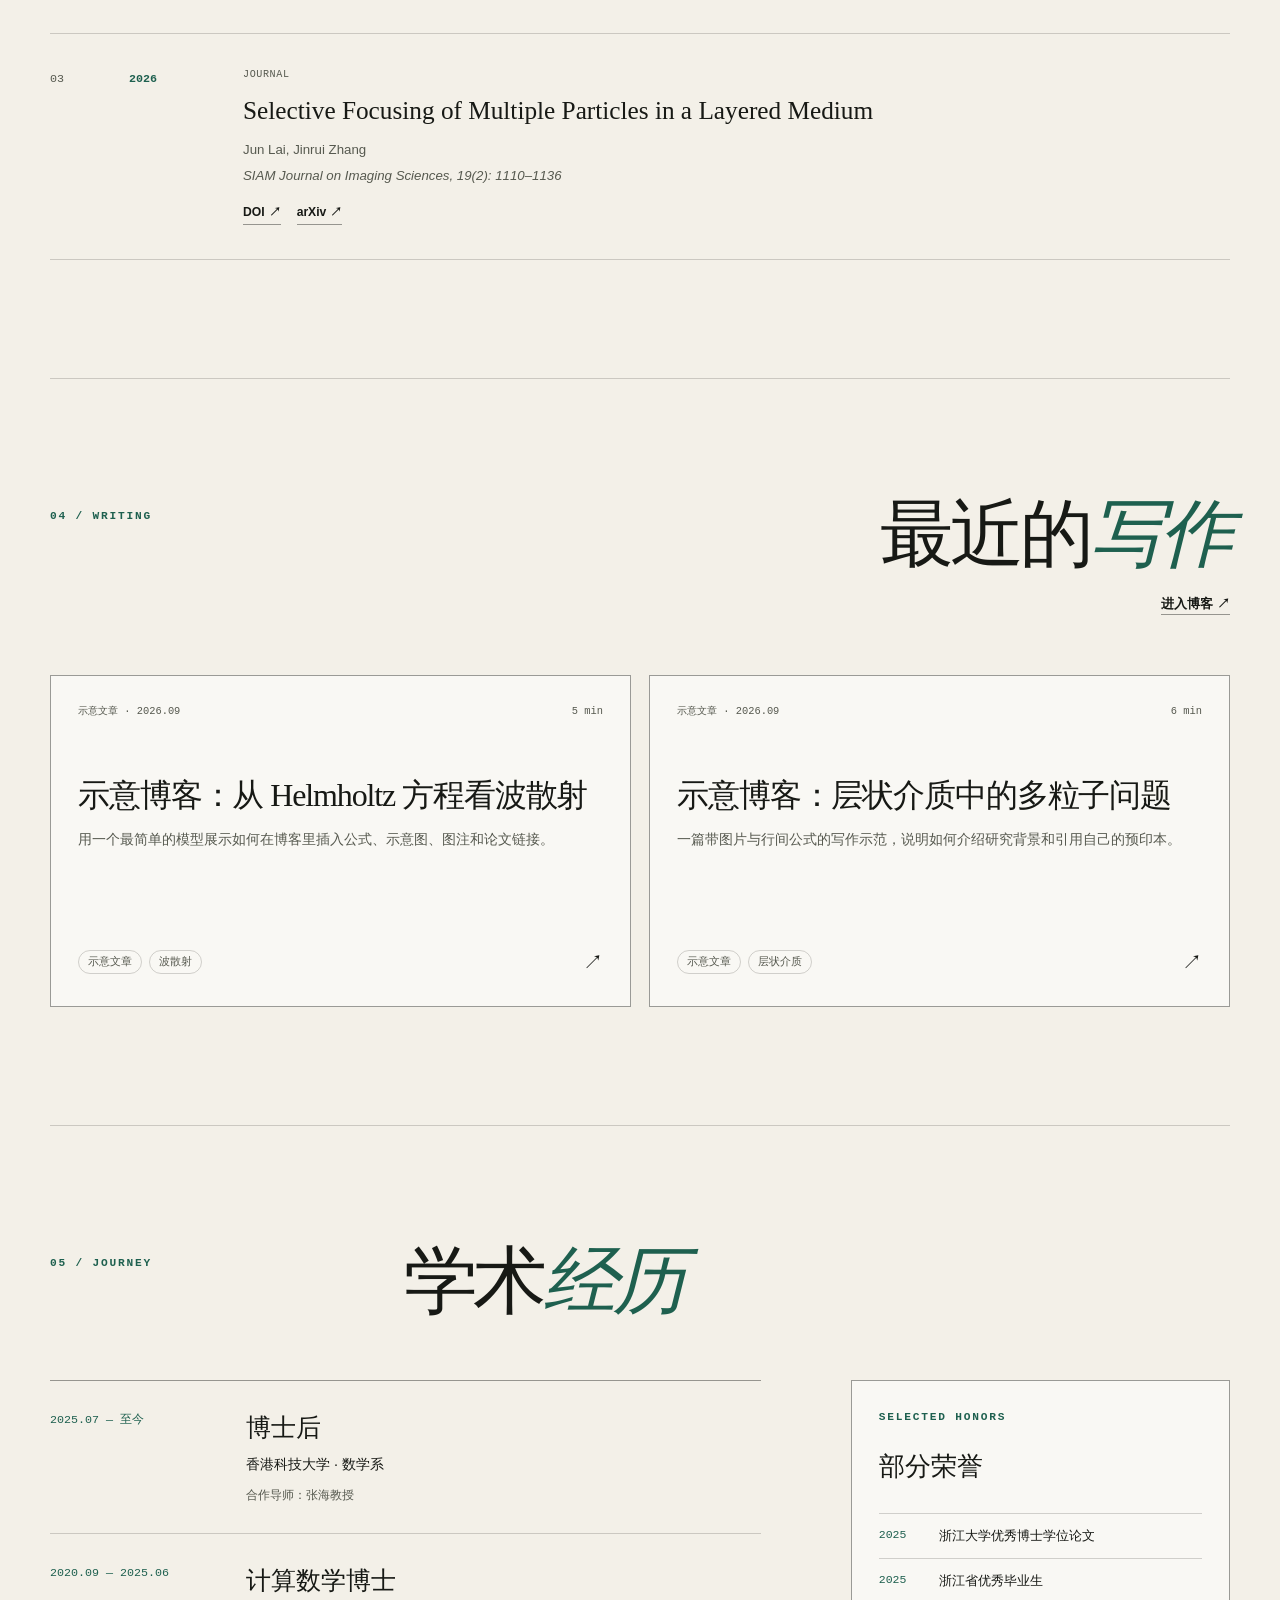
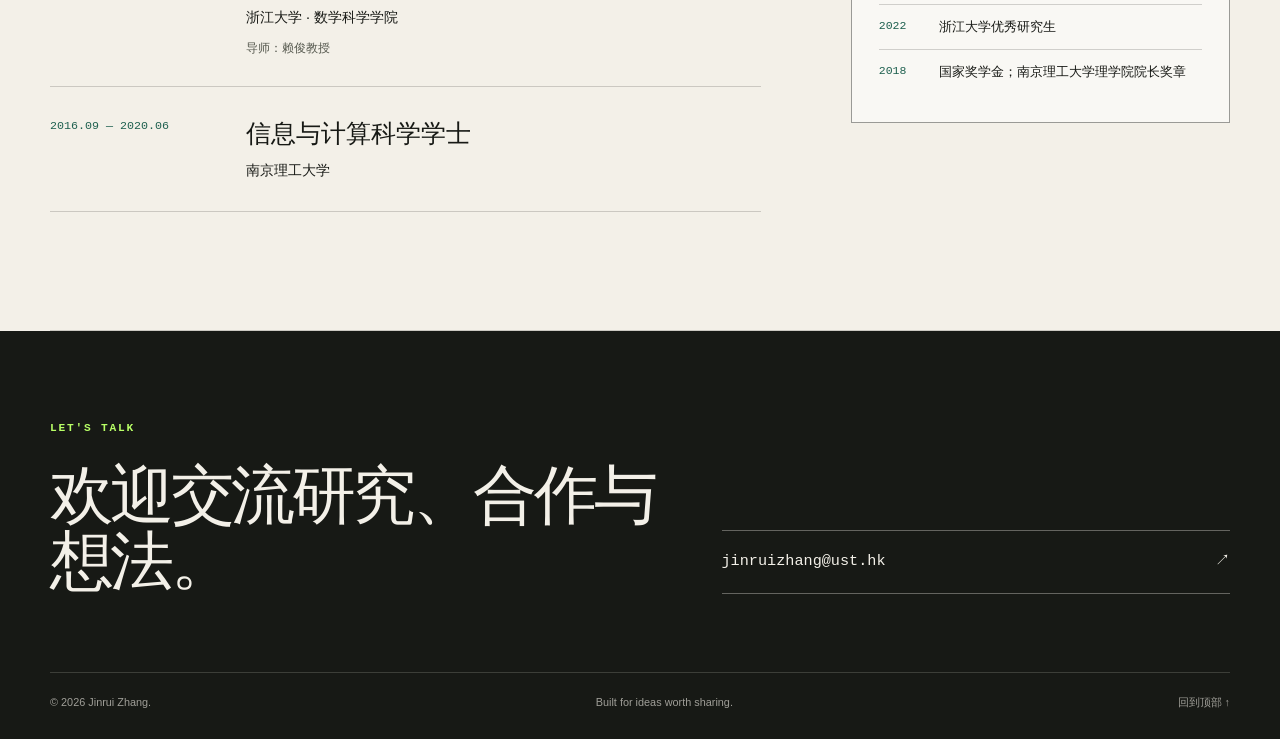
==== commit fab2a326: "更新研究内容介绍" ====
--- a/index.html
+++ b/index.html
@@ -77,7 +77,7 @@
           </div>
         </section>
 
-        <section class="section" id="about" aria-labelledby="about-heading">
+        <!-- <section class="section" id="about" aria-labelledby="about-heading">
           <div class="section-heading reveal">
             <p class="section-kicker">06 / ABOUT</p>
             <h2 id="about-heading">关于我的<em>研究</em></h2>
@@ -86,7 +86,7 @@
             <p>我于 2025 年获得浙江大学数学博士学位，导师为赖俊教授；目前在香港科技大学数学系做博士后研究，与张海教授合作。本科毕业于南京理工大学信息与计算科学专业。</p>
             <p>我的工作主要围绕波散射与反散射：既研究多粒子和层状介质中的正反问题，也关注快速多极方法、边界积分方程、时间反演和高分辨率计算成像。希望通过这个主页分享论文、代码和仍在形成中的研究笔记。</p>
           </div>
-        </section>
+        </section> -->
       </div>
     </main>
 
--- a/assets/styles.css
+++ b/assets/styles.css
@@ -1122,6 +1122,37 @@
   background: var(--card);
 }
 
+.article-content p > img {
+  width: 100%;
+  height: auto;
+  margin: 1em 0 0;
+  border: 1px solid var(--line-strong);
+  background: var(--card);
+}
+
+.article-content p:has(> img) {
+  margin-bottom: 0;
+}
+
+.article-content p:has(> img) + p > em:only-child {
+  display: block;
+  color: var(--ink-soft);
+  font-size: 0.76rem;
+  text-align: center;
+}
+
+.article-content pre {
+  overflow-x: auto;
+  margin: 1.8em 0;
+  padding: 18px 20px;
+  background: var(--paper-deep);
+}
+
+.article-content pre code {
+  padding: 0;
+  background: transparent;
+}
+
 .article-content figcaption {
   margin-top: 10px;
   color: var(--ink-soft);
@@ -1549,3 +1580,32 @@
     transform: none;
   }
 }
+
+@media (min-width: 981px) {
+  .research-card {
+    justify-content: flex-start;
+  }
+
+  .research-card > div {
+    flex: 1;
+    display: flex;
+    flex-direction: column;
+  }
+
+  /* 中文标题统一预留两行 */
+  .research-card h3 {
+    line-height: 1.7;
+    min-height: 3.4em;
+  }
+
+  /* 英文副标题也统一预留两行 */
+  .research-card .card-subtitle {
+    line-height: 1.7;
+    min-height: 3.4em;
+  }
+
+  /* 标签统一放在卡片底部 */
+  .research-card .tag-row {
+    margin-top: auto;
+  }
+}
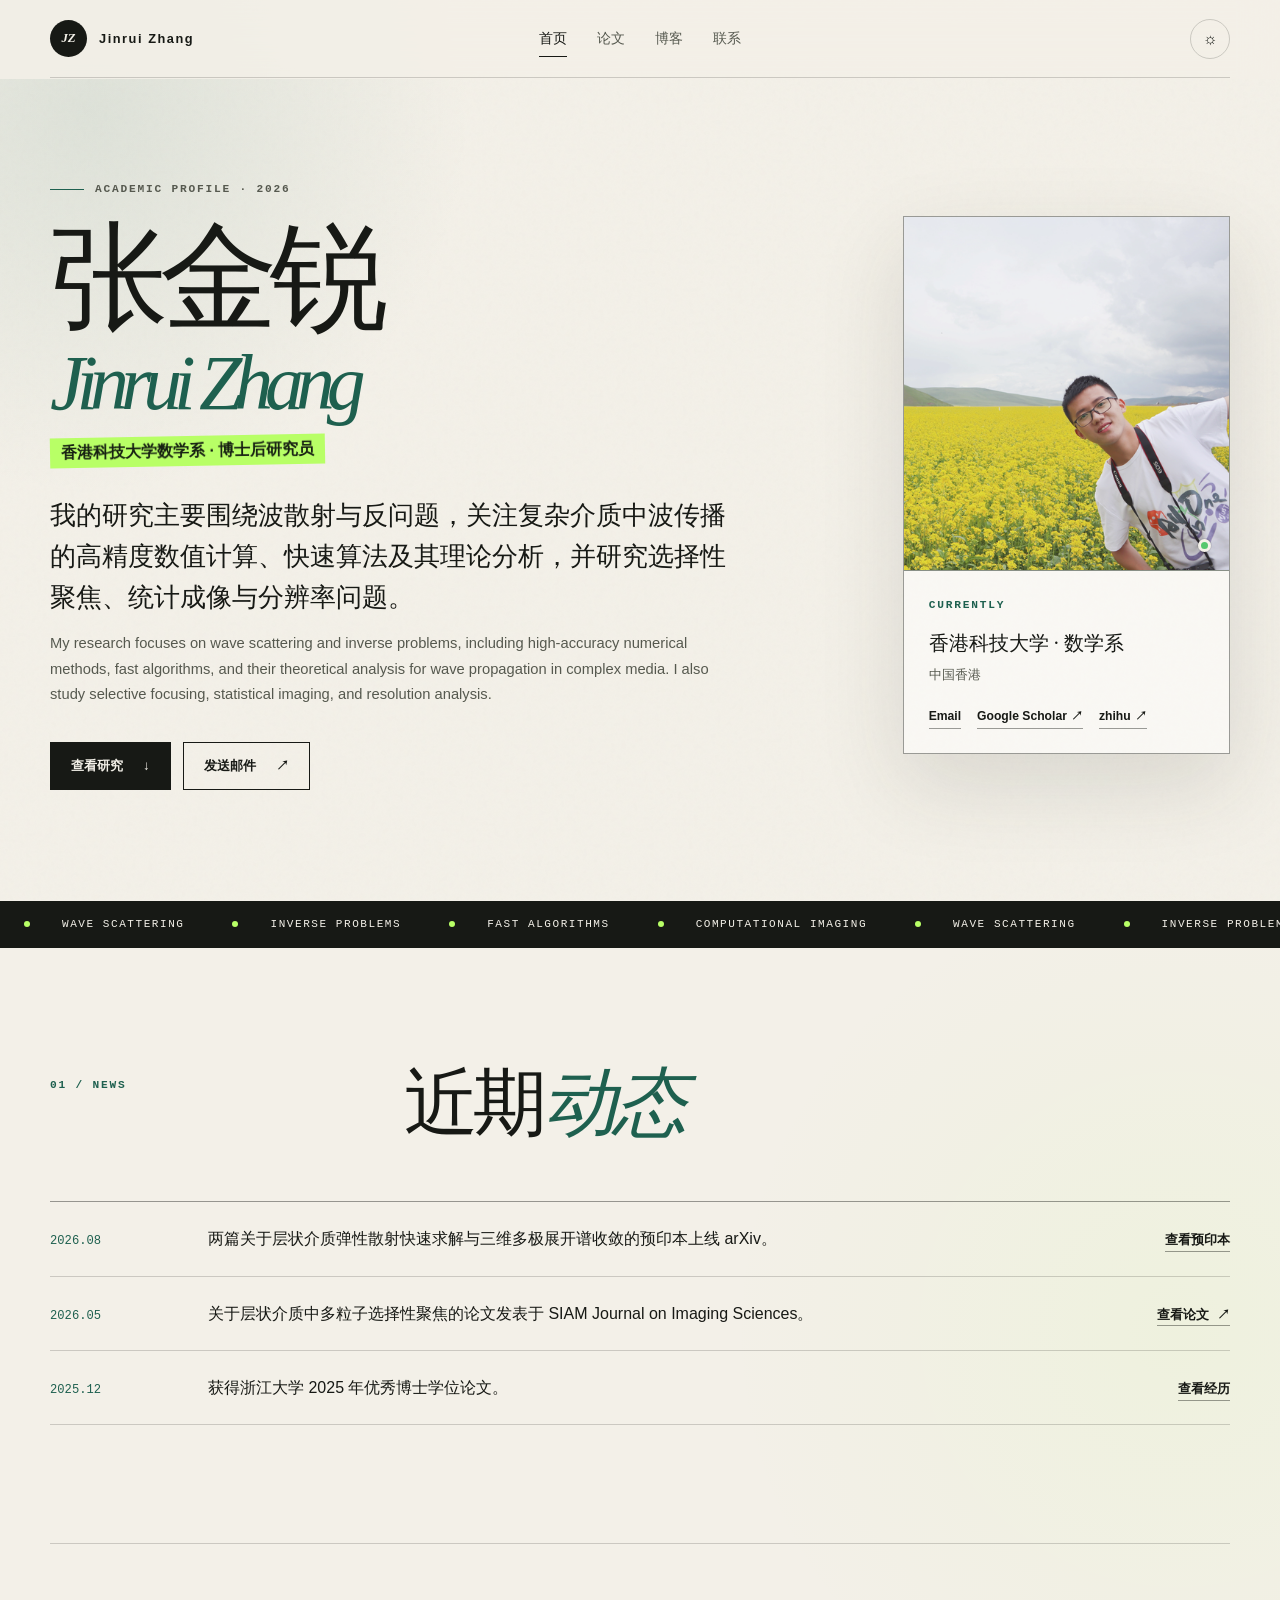
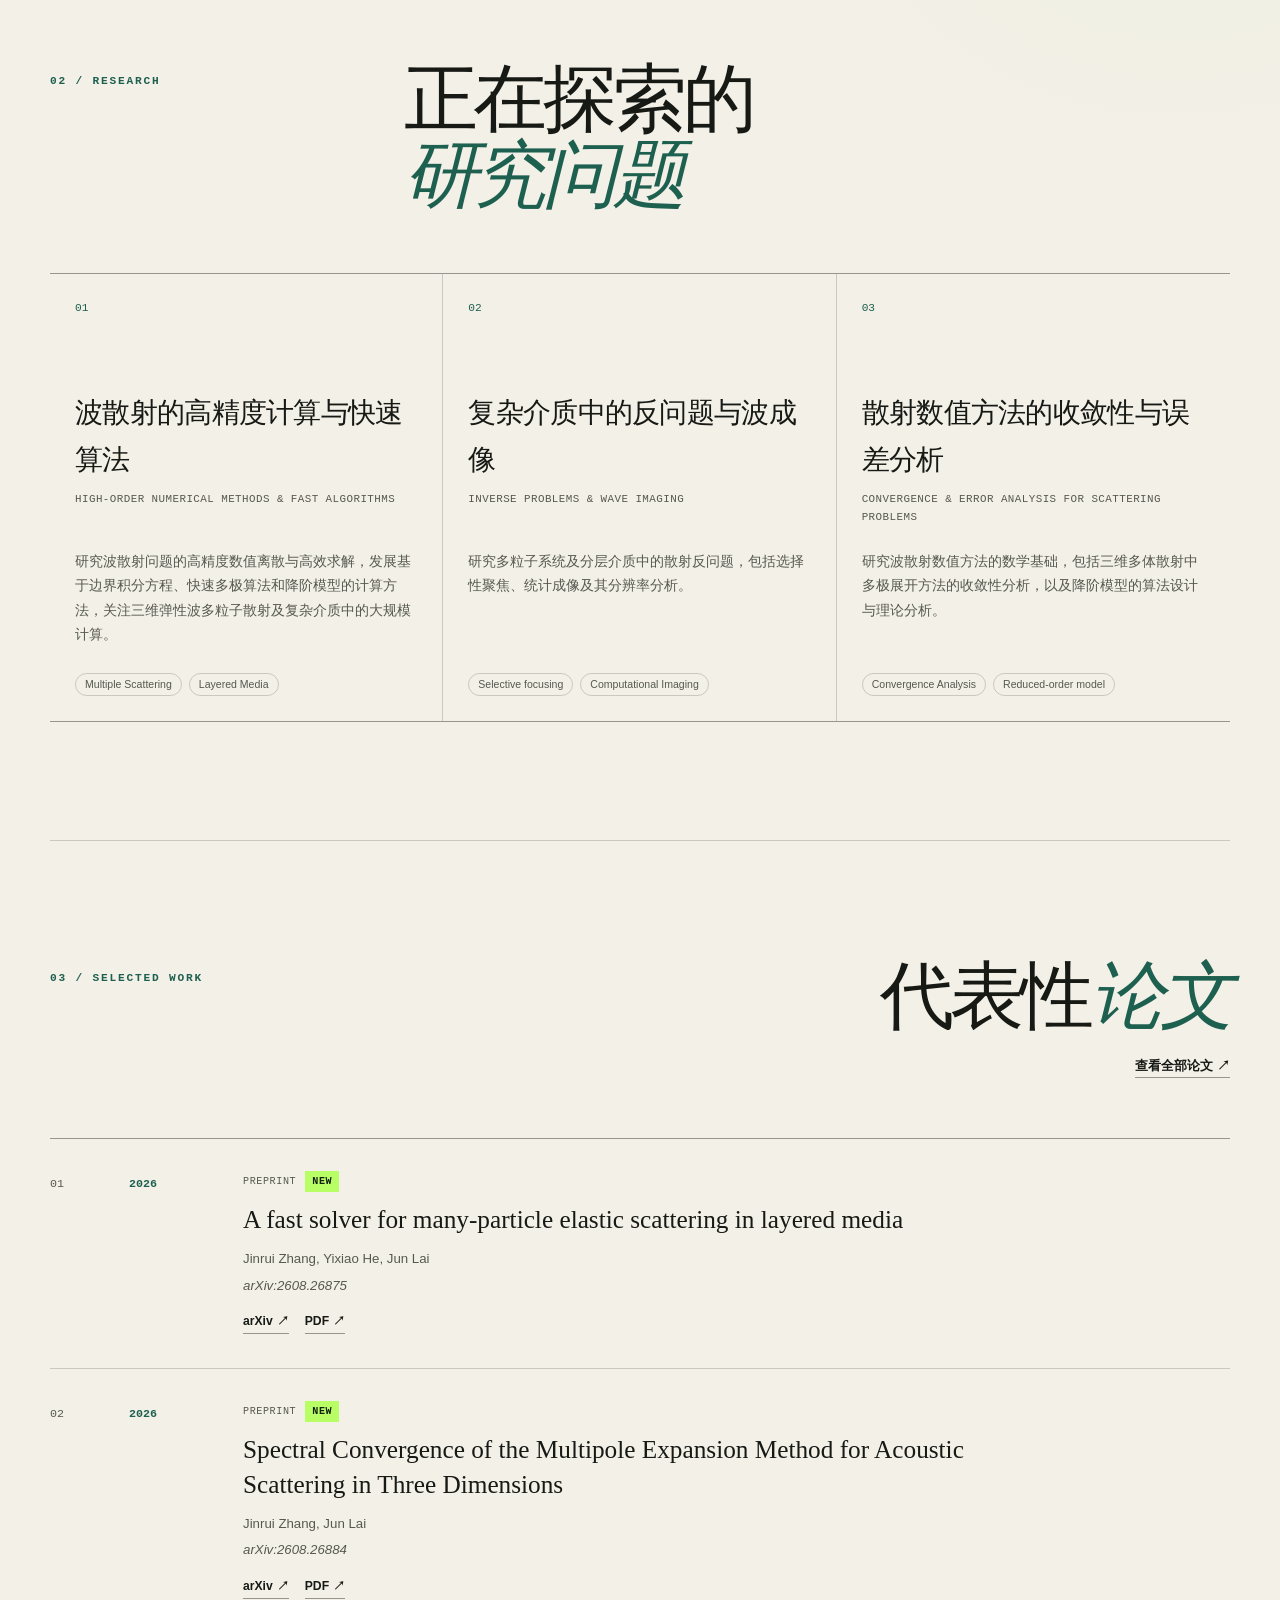
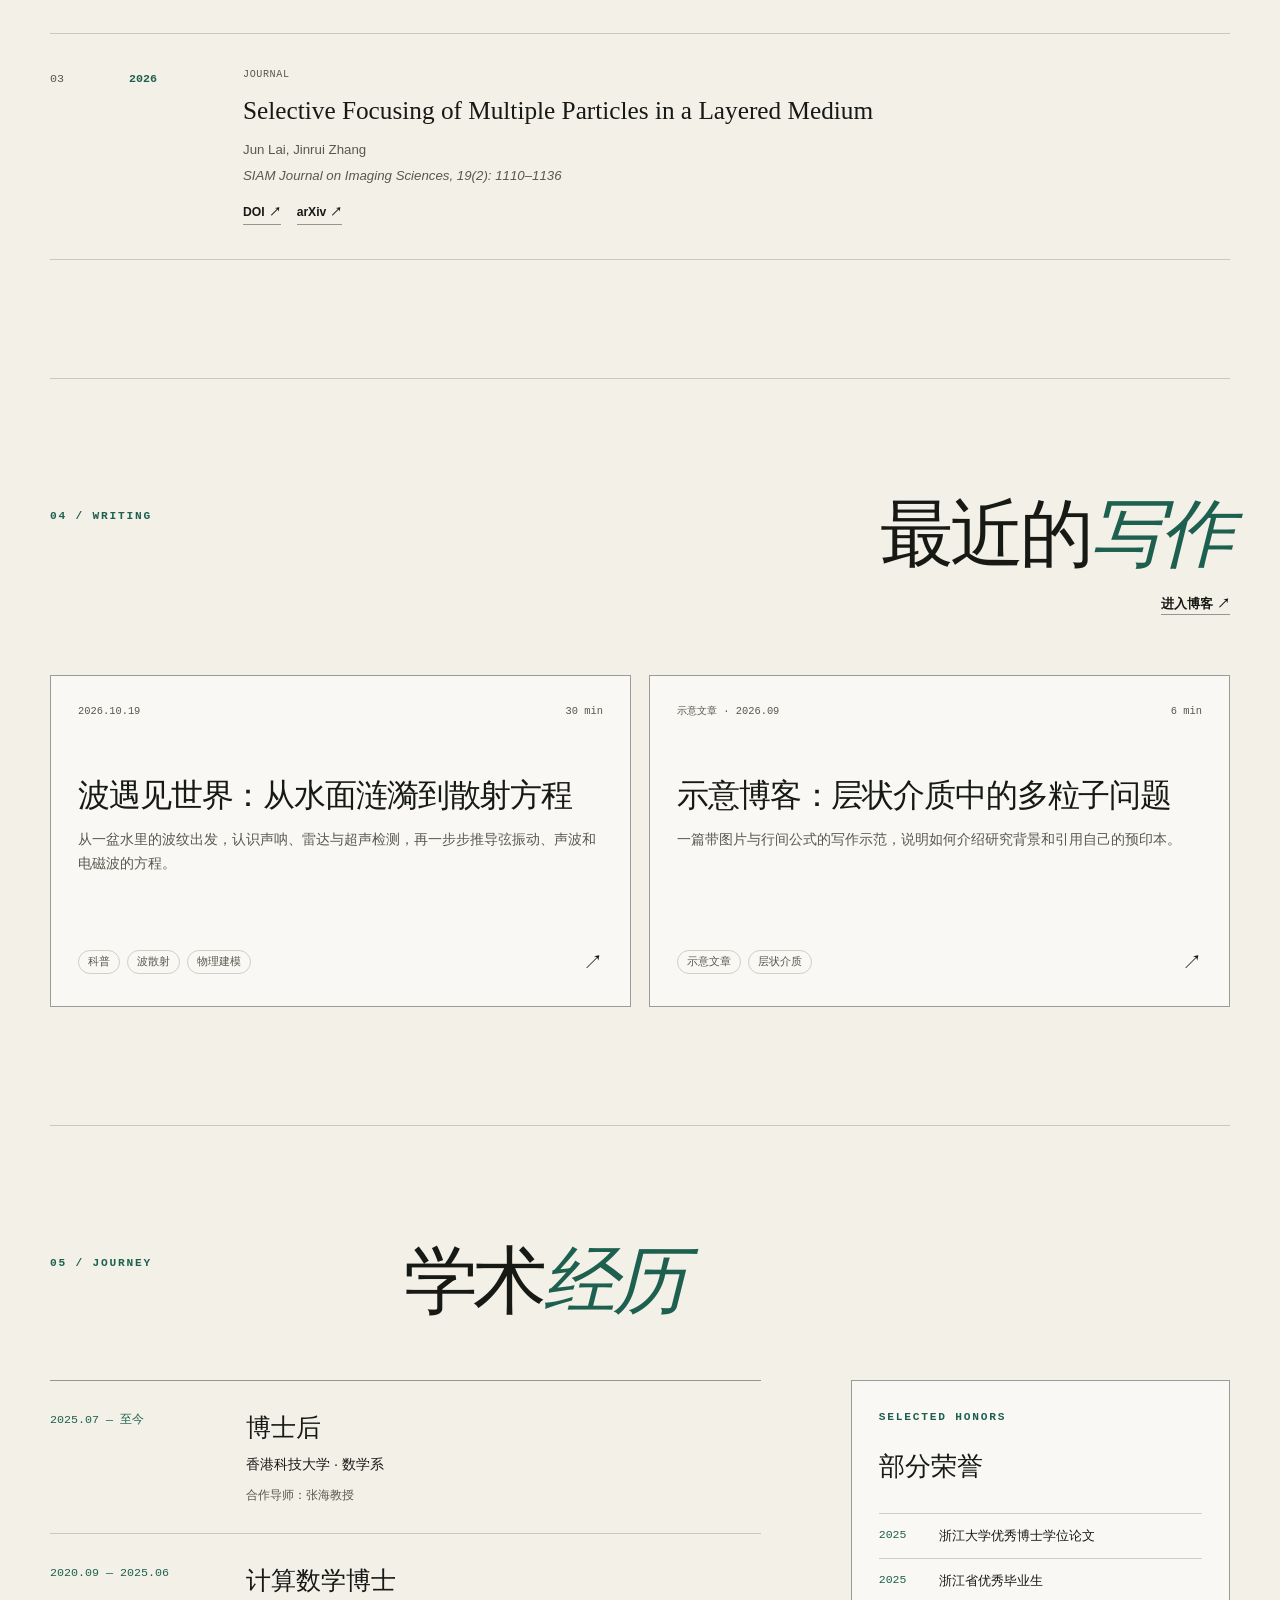
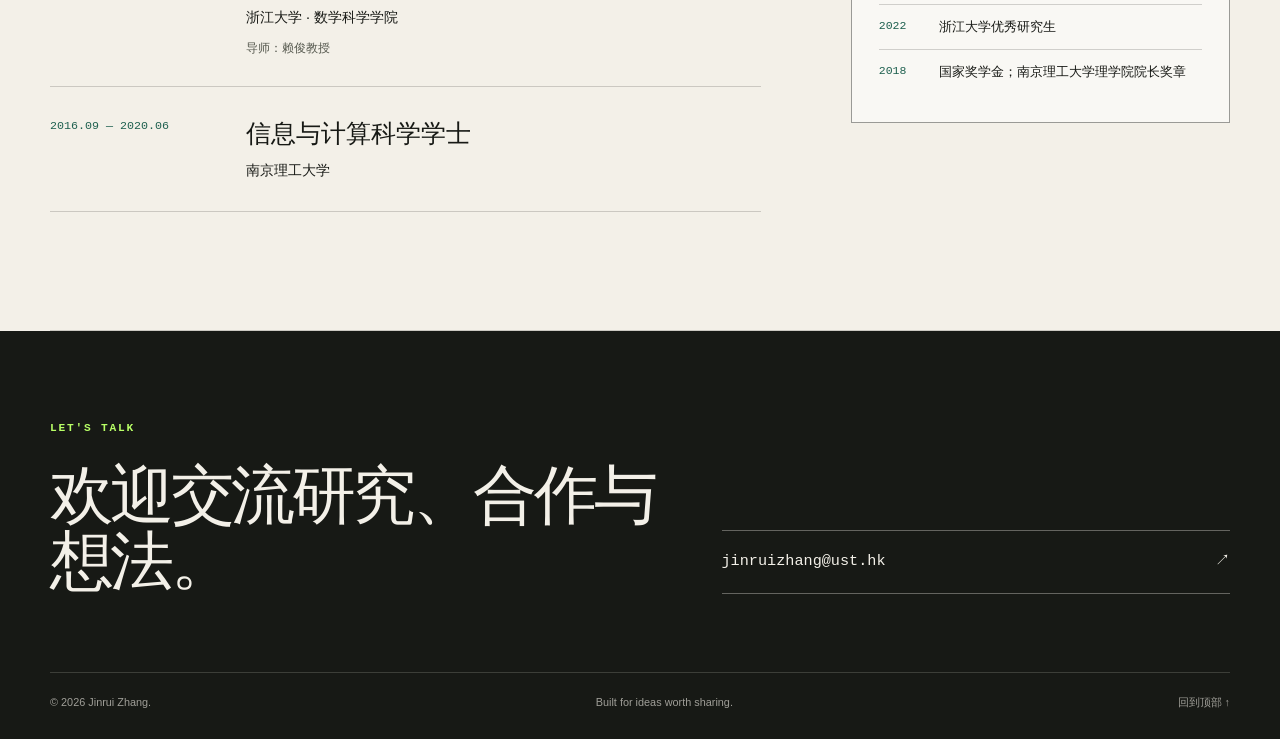
==== commit 58338cd8: "Fix blog metadata cache and first-load article visibility" ====
--- a/index.html
+++ b/index.html
@@ -8,7 +8,7 @@
     <title>Jinrui Zhang · 学术主页</title>
     <link rel="icon" href="assets/avatar-placeholder.svg" type="image/svg+xml">
     <link rel="stylesheet" href="assets/styles.css">
-    <script src="assets/data.js" defer></script>
+    <script src="assets/data.js?v=20261019-blog-1" defer></script>
     <script src="assets/main.js" defer></script>
   </head>
   <body id="top" data-page="home" data-base=".">
--- a/assets/styles.css
+++ b/assets/styles.css
@@ -1004,6 +1004,10 @@
   padding: 100px 0 130px;
 }
 
+.article-shell > article {
+  min-width: 0;
+}
+
 .article-aside {
   position: sticky;
   top: 112px;
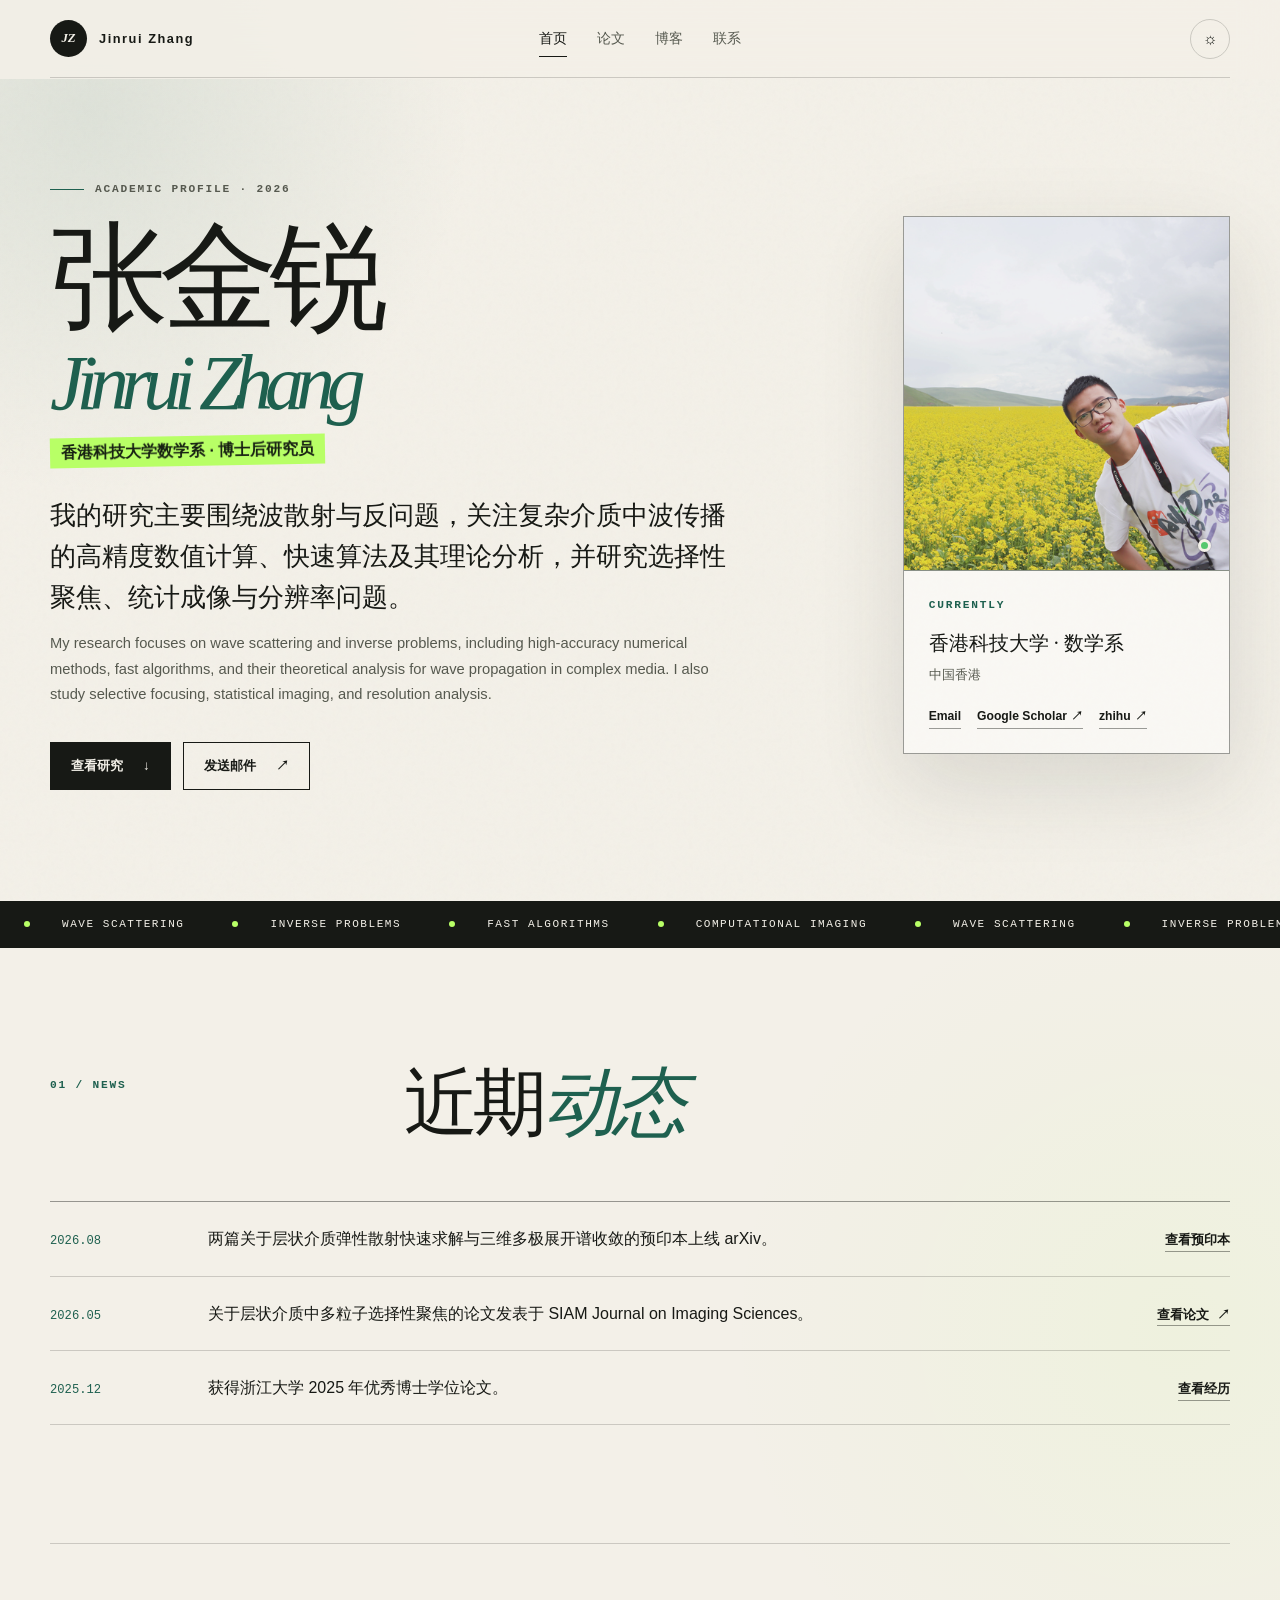
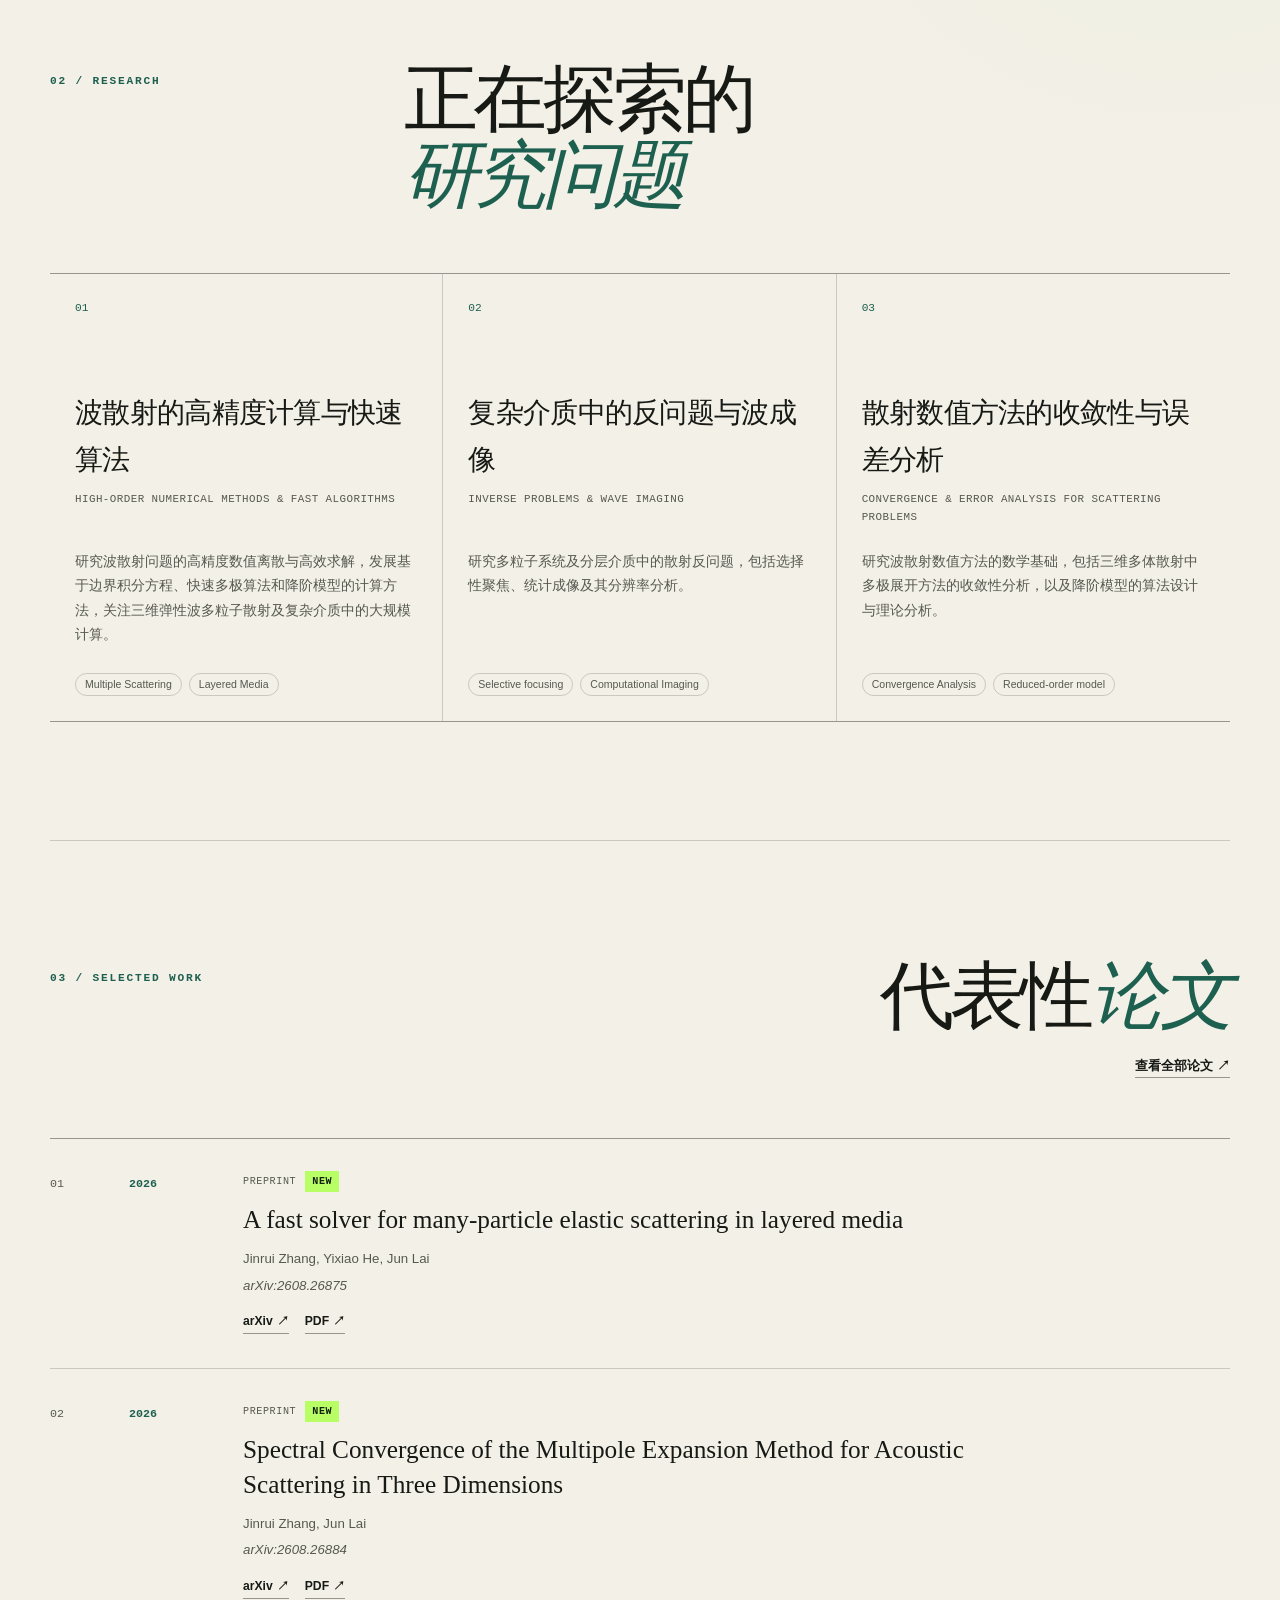
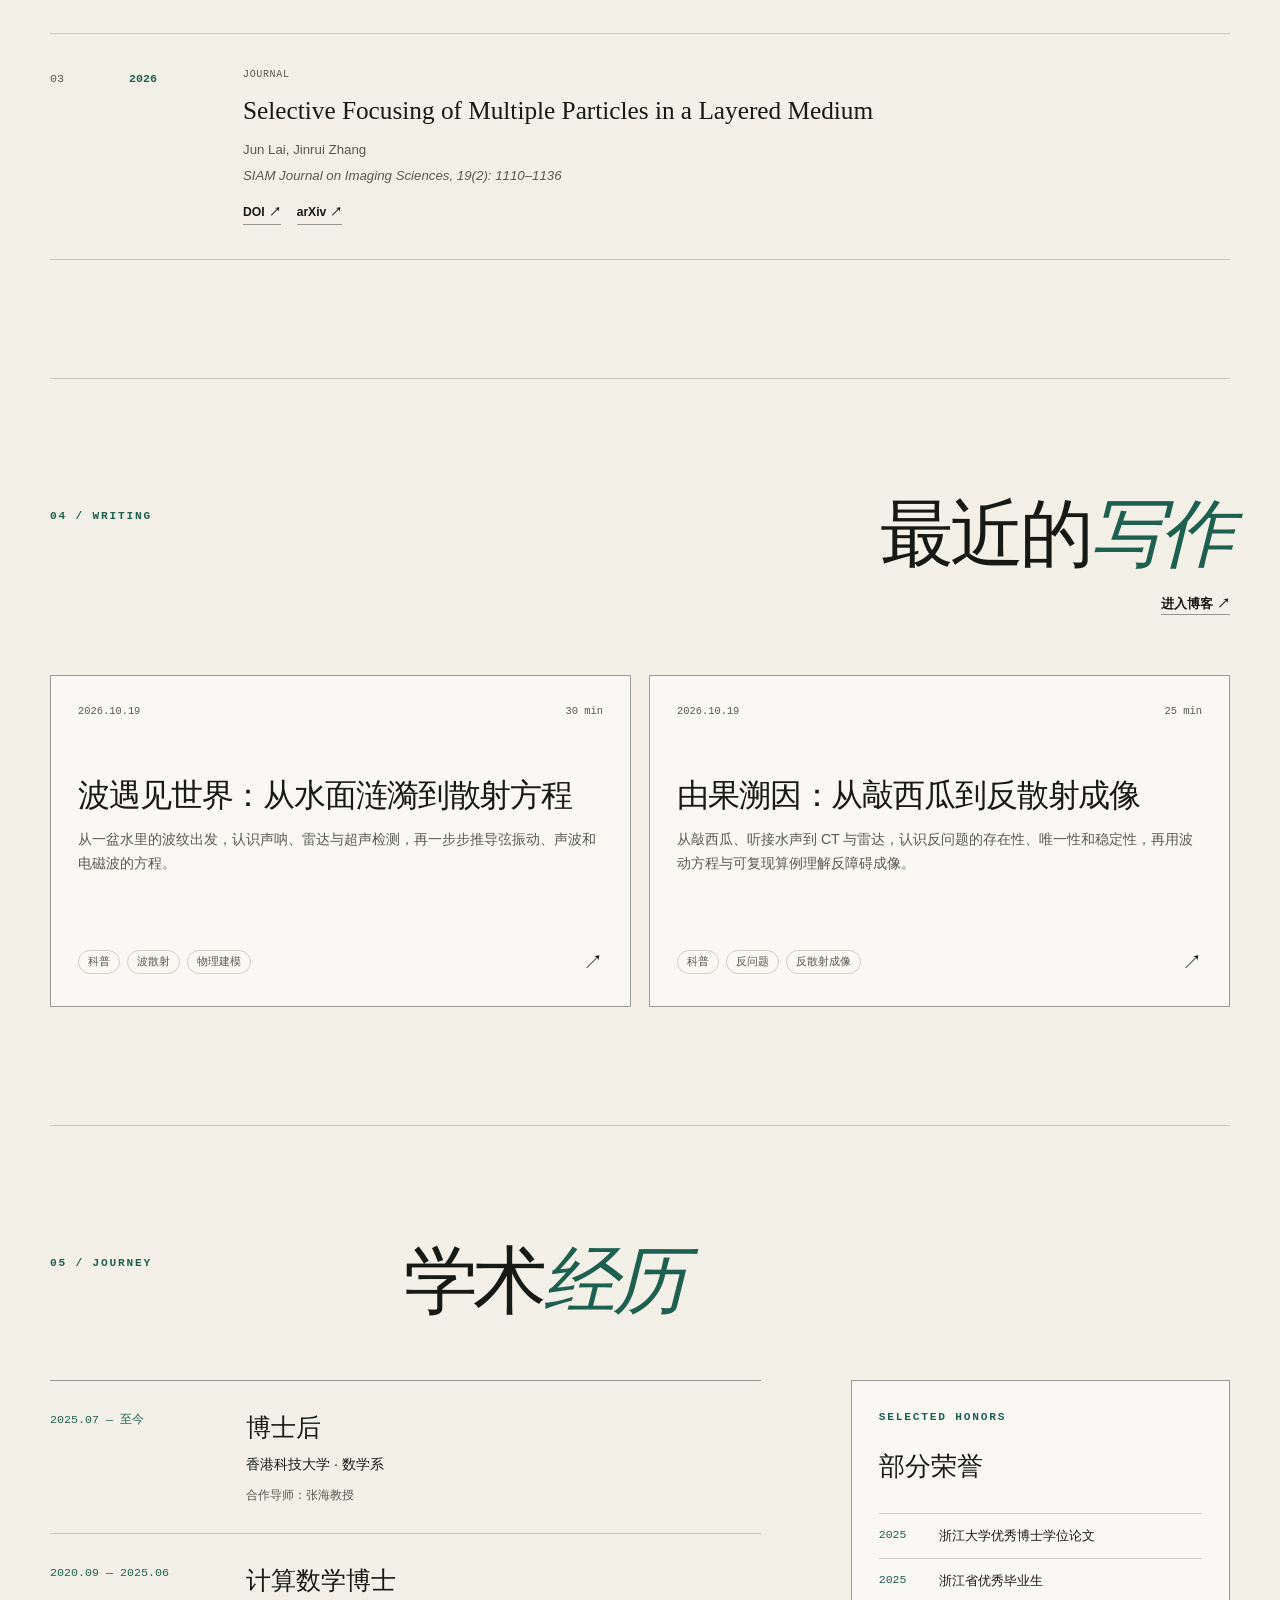
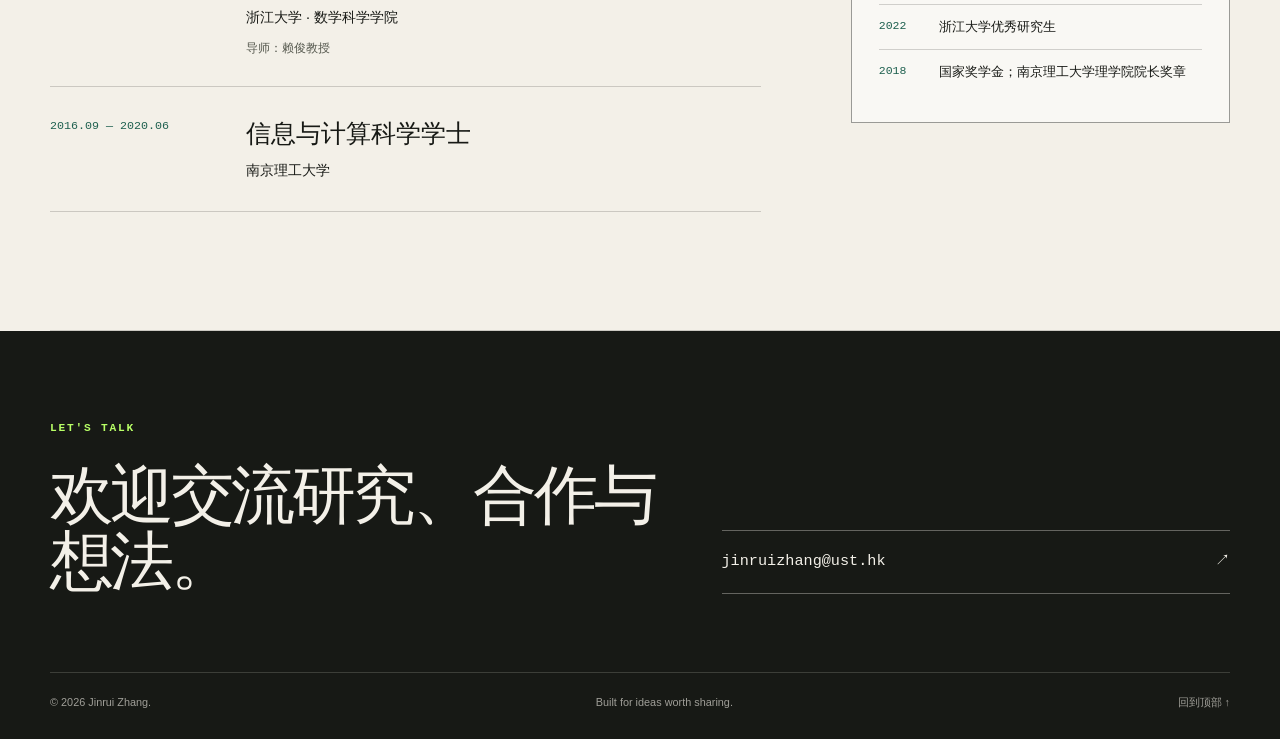
==== commit 3b33e4e3: "修改第二篇博客" ====
--- a/index.html
+++ b/index.html
@@ -8,7 +8,7 @@
     <title>Jinrui Zhang · 学术主页</title>
     <link rel="icon" href="assets/avatar-placeholder.svg" type="image/svg+xml">
     <link rel="stylesheet" href="assets/styles.css">
-    <script src="assets/data.js?v=20261019-blog-1" defer></script>
+    <script src="assets/data.js?v=20261019-inverse-1" defer></script>
     <script src="assets/main.js" defer></script>
   </head>
   <body id="top" data-page="home" data-base=".">
--- a/assets/styles.css
+++ b/assets/styles.css
@@ -1126,6 +1126,15 @@
   background: var(--card);
 }
 
+.article-content video {
+  display: block;
+  width: 100%;
+  max-width: 100%;
+  height: auto;
+  border: 1px solid var(--line-strong);
+  background: var(--card);
+}
+
 .article-content p > img {
   width: 100%;
   height: auto;
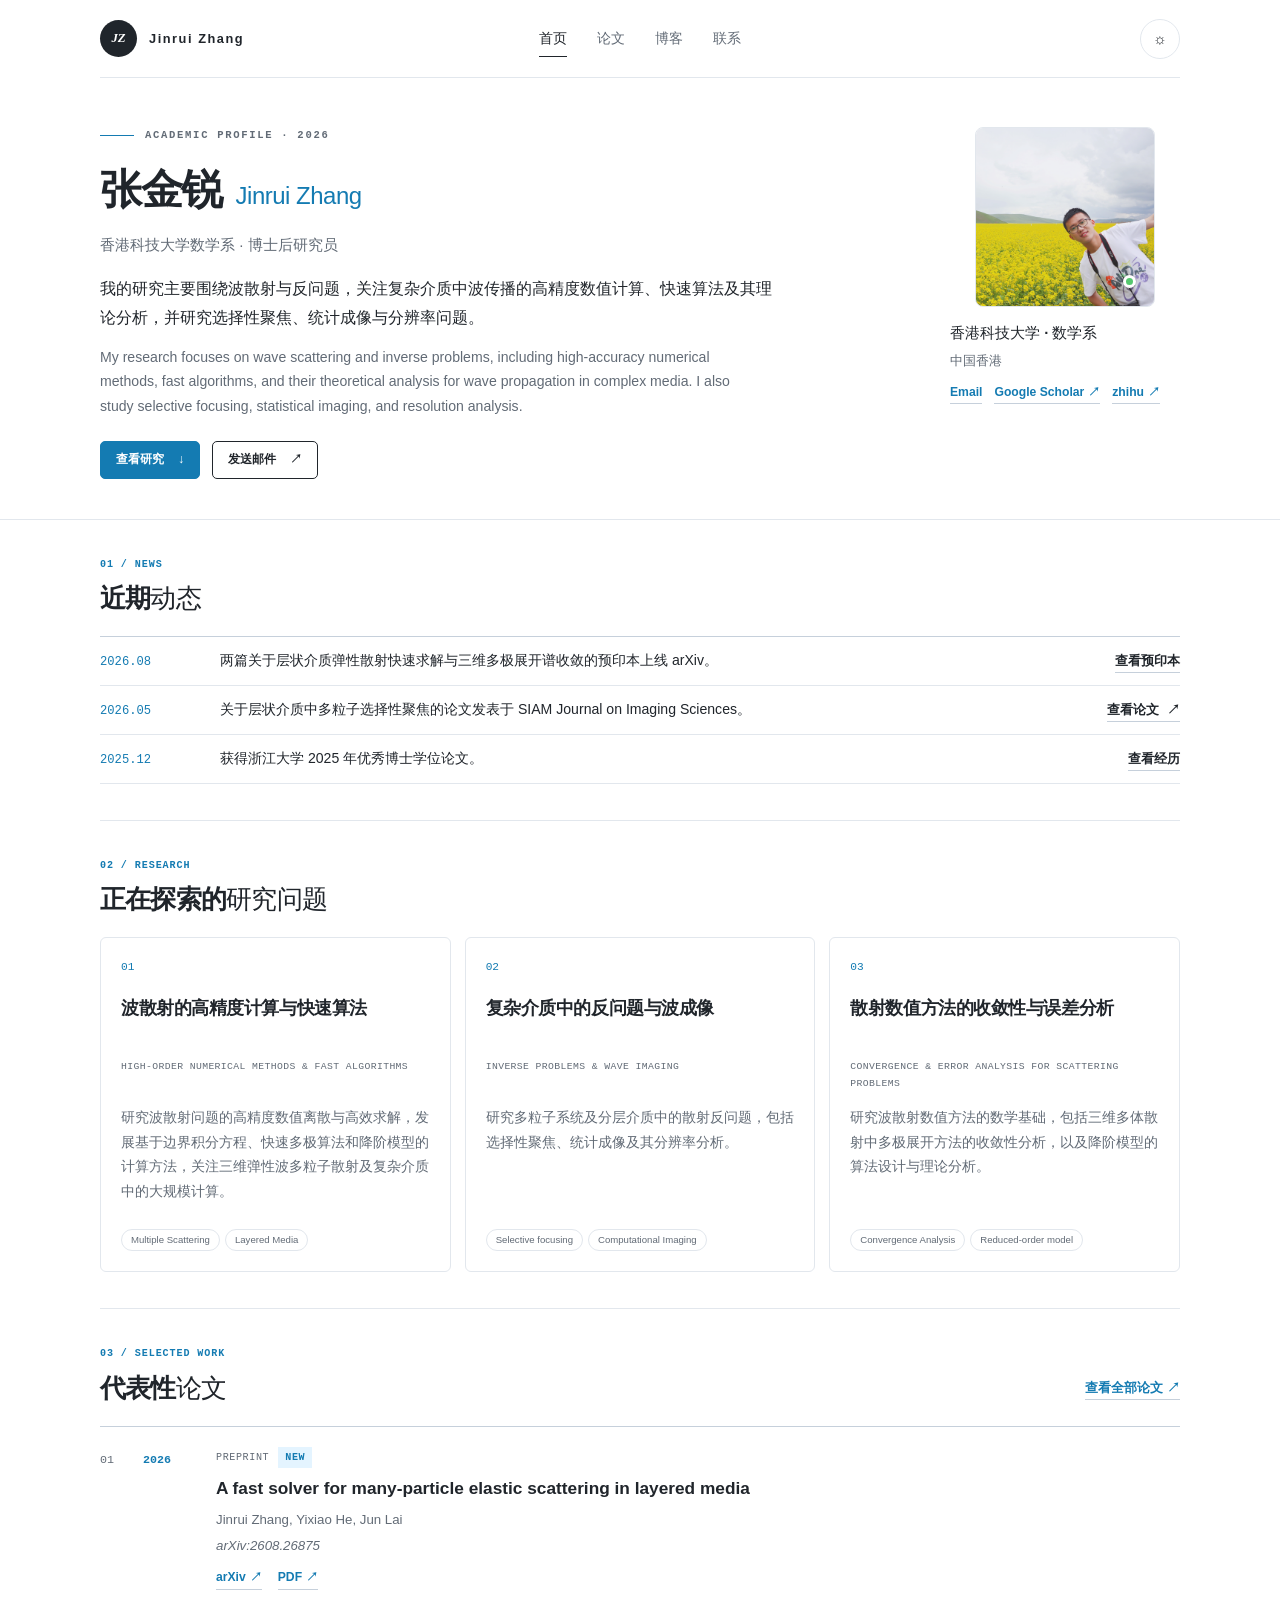
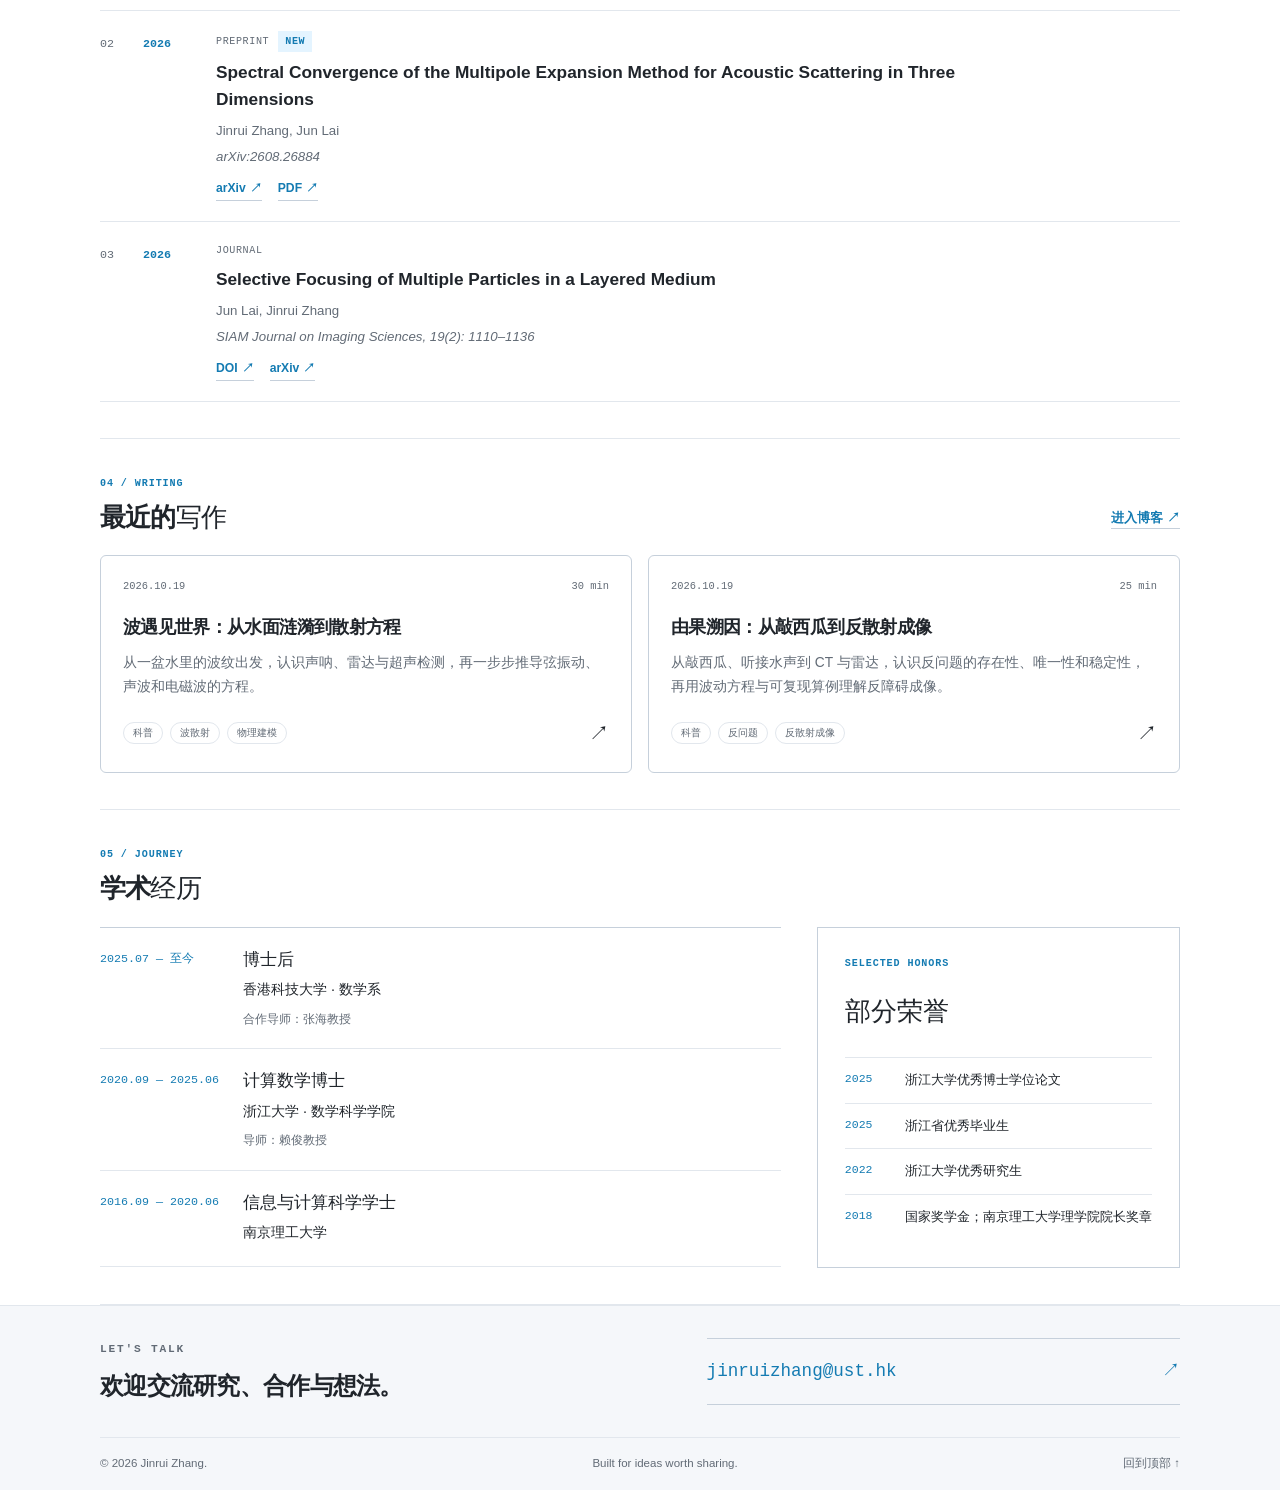
==== commit c3a77012: "Add compact white and sky-blue academic theme" ====
--- a/index.html
+++ b/index.html
@@ -3,20 +3,47 @@
   <head>
     <meta charset="utf-8">
     <meta name="viewport" content="width=device-width, initial-scale=1">
-    <meta name="description" content="Jinrui Zhang 的学术主页：波散射、反散射、快速算法、论文成果与研究笔记。">
+    <meta name="description" content="张金锐（Jinrui Zhang）的个人学术主页。香港科技大学数学系 · 博士后研究员，研究波散射与反问题、高精度数值方法、快速算法及计算成像。分享论文成果与研究博客。">
     <meta name="theme-color" content="#f3f0e8">
-    <title>Jinrui Zhang · 学术主页</title>
+    <title>张金锐 Jinrui Zhang｜个人学术主页</title>
+    <link rel="canonical" href="https://zhangjinrui929.github.io/">
     <link rel="icon" href="assets/avatar-placeholder.svg" type="image/svg+xml">
     <link rel="stylesheet" href="assets/styles.css">
+    <link rel="stylesheet" href="assets/compact.css?v=20261020-1">
     <script src="assets/data.js?v=20261019-inverse-1" defer></script>
     <script src="assets/main.js" defer></script>
+      <script type="application/ld+json" id="person-schema">{"@context":"https://schema.org","@type":"Person","@id":"https://zhangjinrui929.github.io/#person","name":"张金锐","alternateName":"Jinrui Zhang","url":"https://zhangjinrui929.github.io/","image":"https://zhangjinrui929.github.io/assets/profile-photo.png","description":"我的研究主要围绕波散射与反问题，关注复杂介质中波传播的高精度数值计算、快速算法及其理论分析，并研究选择性聚焦、统计成像与分辨率问题。","affiliation":{"@type":"Organization","name":"香港科技大学 · 数学系"},"sameAs":["https://scholar.google.com/citations?user=vPo_tkkAAAAJ&hl=zh-CN","https://www.zhihu.com/people/zhang-jin-rui-58-26"]}</script>
   </head>
   <body id="top" data-page="home" data-base=".">
     <header class="site-header" id="site-header"></header>
 
     <main>
       <section class="hero" aria-label="个人介绍">
-        <div class="hero-grid" id="hero-content"></div>
+        <div class="hero-grid" id="hero-content">
+          <!-- STATIC_PROFILE_START -->
+<div class="hero-copy">
+  <p class="eyebrow"><span></span> ACADEMIC PROFILE</p>
+  <h1>张金锐<br><em>Jinrui Zhang</em></h1>
+  <p class="hero-role">香港科技大学数学系 · 博士后研究员</p>
+  <p class="hero-intro">我的研究主要围绕波散射与反问题，关注复杂介质中波传播的高精度数值计算、快速算法及其理论分析，并研究选择性聚焦、统计成像与分辨率问题。</p>
+  <p class="hero-intro-en">My research focuses on wave scattering and inverse problems, including high-accuracy numerical methods, fast algorithms, and their theoretical analysis for wave propagation in complex media. I also study selective focusing, statistical imaging, and resolution analysis.</p>
+  <div class="hero-actions">
+    <a class="button button-primary" href="#work">查看研究 ↓</a>
+    <a class="button button-quiet" href="mailto:jinruizhang@ust.hk">发送邮件 ↗</a>
+  </div>
+</div>
+<aside class="profile-card" aria-label="个人信息卡">
+  <div class="portrait-wrap"><img src="assets/profile-photo.png" alt="张金锐 Jinrui Zhang的个人照片"></div>
+  <div class="profile-card-body">
+    <p class="profile-card-label">CURRENTLY</p>
+    <h2>香港科技大学 · 数学系</h2><p>中国香港</p>
+    <div class="profile-links"><a class="text-link" href="mailto:jinruizhang@ust.hk">Email</a>
+<a class="text-link" href="https://scholar.google.com/citations?user=vPo_tkkAAAAJ&amp;hl=zh-CN">Google Scholar</a>
+<a class="text-link" href="https://www.zhihu.com/people/zhang-jin-rui-58-26">zhihu</a></div>
+  </div>
+</aside>
+<!-- STATIC_PROFILE_END -->
+        </div>
       </section>
 
       <div class="keyword-marquee" aria-hidden="true">
@@ -59,7 +86,22 @@
               <a class="section-link" href="blog/index.html">进入博客 ↗</a>
             </div>
           </div>
-          <div class="post-grid" id="featured-posts"></div>
+          <div class="post-grid" id="featured-posts">
+            <!-- STATIC_POSTS_START -->
+<article class="post-card">
+  <a class="post-card-link" href="blog/post.html?slug=wave-scattering-notes">
+    <div class="post-card-top"><time datetime="2026-10-19">2026.10.19</time><span>30 min</span></div>
+    <h3>波遇见世界：从水面涟漪到散射方程</h3><p>从一盆水里的波纹出发，认识声呐、雷达与超声检测，再一步步推导弦振动、声波和电磁波的方程。</p>
+  </a>
+</article>
+<article class="post-card">
+  <a class="post-card-link" href="blog/post.html?slug=layered-media-notes">
+    <div class="post-card-top"><time datetime="2026-10-19">2026.10.19</time><span>25 min</span></div>
+    <h3>由果溯因：从敲西瓜到反散射成像</h3><p>从敲西瓜、听接水声到 CT 与雷达，认识反问题的存在性、唯一性和稳定性，再用波动方程与可复现算例理解反障碍成像。</p>
+  </a>
+</article>
+<!-- STATIC_POSTS_END -->
+          </div>
         </section>
 
         <section class="section" id="journey" aria-labelledby="journey-heading">
--- a/assets/compact.css
+++ b/assets/compact.css
@@ -0,0 +1,146 @@
+/* Compact academic theme. Content and rendering remain in the original files. */
+:root {
+  --paper: #ffffff;
+  --paper-deep: #f5f7fa;
+  --ink: #20252b;
+  --ink-soft: #626b76;
+  --line: #e2e7ed;
+  --line-strong: #c6d0db;
+  --accent: #147bb2;
+  --accent-bright: #e4f4ff;
+  --accent-wash: #f1f9fe;
+  --card: #ffffff;
+  --header: rgba(255,255,255,.96);
+  --shadow: none;
+  --max: 1080px;
+}
+:root[data-theme="dark"] {
+  --paper: #171b20;
+  --paper-deep: #20262d;
+  --ink: #e7ecf2;
+  --ink-soft: #a7b1be;
+  --line: #333e49;
+  --line-strong: #566474;
+  --accent: #78c9f5;
+  --accent-bright: #233d50;
+  --accent-wash: #202e38;
+  --card: #1c2229;
+  --header: rgba(23,27,32,.96);
+}
+body { background: var(--paper); font-size: 15px; }
+body::before, .keyword-marquee { display: none; }
+.reveal { opacity: 1; transform: none; }
+.nav-shell { min-height: 66px; }
+.hero { min-height: 0; padding: 48px 0 40px; border-bottom: 1px solid var(--line); }
+.hero-grid { grid-template-columns: minmax(0,1fr) 230px; gap: 64px; align-items: start; }
+.eyebrow { margin-bottom: 19px; font-size: .66rem; }
+.hero h1 { font-family: var(--sans); font-size: 42px; font-weight: 650; letter-spacing: -.035em; line-height: 1.25; margin-bottom: 16px; }
+.hero h1 br { display: none; }
+.hero h1 em { display: inline-block; margin-left: 14px; font-size: .57em; font-style: normal; font-weight: 450; letter-spacing: -.02em; }
+.hero-role { padding: 0; margin-bottom: 18px; background: none; color: var(--ink-soft); font-size: .94rem; font-weight: 500; transform: none; }
+.hero-intro { font-family: var(--sans); font-size: 1rem; line-height: 1.85; margin-bottom: 12px; }
+.hero-intro-en { font-size: .88rem; line-height: 1.75; margin-bottom: 22px; }
+.button { min-height: 38px; padding: 0 15px; gap: 14px; border-radius: 5px; font-size: .78rem; }
+.button-primary { background: var(--accent); border-color: var(--accent); color: var(--paper); }
+.button:hover { transform: none; }
+.profile-card { border: 0; background: none; box-shadow: none; transform: none; }
+.portrait-wrap { width: 180px; height: 180px; aspect-ratio: 1; margin: 0 auto; border: 1px solid var(--line); border-radius: 8px; }
+.portrait-wrap img { filter: none; }
+.profile-card-body { padding: 16px 0 0; }
+.profile-card-label { display: none; }
+.profile-card h2 { font-family: var(--sans); font-size: .93rem; font-weight: 550; }
+.profile-card-body > p:not(.profile-card-label) { margin: 5px 0 10px; font-size: .8rem; }
+.profile-links { gap: 7px 12px; }
+.text-link, .section-link, .pub-links a { color: var(--accent); }
+.section { padding: 36px 0; }
+.section-heading { display: flex; flex-direction: column; gap: 7px; margin-bottom: 20px; }
+.section-kicker { margin: 0; font-size: .63rem; letter-spacing: .09em; }
+.section-heading h2, .page-hero h1, .footer-main h2 { font-family: var(--sans); font-size: 26px; font-weight: 600; letter-spacing: -.03em; line-height: 1.4; }
+.section-heading h2 br { display: none; }
+.section-heading h2 em, .page-hero h1 em, .footer-main h2 em { font-style: normal; color: inherit; }
+.section-heading-side { width: 100%; flex-direction: row; align-items: center; justify-content: space-between; gap: 16px; }
+.news-item { grid-template-columns: 100px 1fr auto; gap: 20px; padding: 12px 0; }
+.news-item p { font-size: .88rem; }
+.research-grid { gap: 14px; border: 0; }
+.research-card { min-height: 0; padding: 20px; gap: 18px; border: 1px solid var(--line); border-radius: 6px; justify-content: flex-start; }
+.research-card:last-child { border-right: 1px solid var(--line); }
+.research-card:hover { transform: none; }
+.research-card > div { display: flex; flex: 1; flex-direction: column; }
+.research-card h3 { min-height: 3.1em; font-family: var(--sans); font-size: 1.1rem; font-weight: 600; line-height: 1.55; margin-bottom: 9px; }
+.research-card .card-subtitle { min-height: 3.4em; font-size: .61rem; line-height: 1.7; margin-bottom: 13px; }
+.research-card .card-description { font-size: .84rem; line-height: 1.8; margin-bottom: 18px; }
+.research-card .tag-row { margin-top: auto; gap: 5px; }
+.tag-row span { font-size: .6rem; }
+.publication-item { grid-template-columns: 28px 58px 1fr; gap: 15px; padding: 20px 0; }
+.publication-item:hover { padding-left: 0; padding-right: 0; background: var(--accent-wash); }
+.pub-meta { margin-bottom: 7px; }
+.pub-meta strong { color: var(--accent); }
+.pub-body h3 { font-family: var(--sans); font-size: 1.08rem; line-height: 1.55; font-weight: 550; margin-bottom: 7px; }
+.pub-links { margin-top: 9px; }
+.post-grid, .page-content .post-grid { grid-template-columns: repeat(2,minmax(0,1fr)); gap: 16px; }
+.post-card { border-radius: 6px; }
+.post-card-link, .page-content .post-card-link { min-height: 0; height: 100%; padding: 22px; }
+.post-card:hover { transform: none; box-shadow: none; }
+.post-card-top { margin-bottom: 17px; }
+.post-card h3 { font-family: var(--sans); font-size: 1.15rem; line-height: 1.55; font-weight: 600; margin-bottom: 10px; }
+.post-card p { font-size: .86rem; margin-bottom: 18px; }
+.journey-layout { gap: 36px; }
+.journey-item { grid-template-columns: 125px 1fr; gap: 18px; padding: 18px 0; }
+.journey-item h3 { font-family: var(--sans); font-size: 1.05rem; font-weight: 550; }
+.page-hero { padding: 42px 0 28px; }
+.page-hero h1 { font-size: 36px; }
+.page-kicker { margin-bottom: 12px; }
+.page-description { max-width: 760px; margin: 16px 0 0; font-size: .94rem; }
+.filter-bar { padding: 18px 0; gap: 16px; }
+.filter-chip.is-active { background: var(--accent); border-color: var(--accent); color: var(--paper); }
+.page-content { padding: 26px 0 56px; }
+.article-shell { grid-template-columns: 180px minmax(0,1fr); gap: 44px; padding: 44px 0 70px; }
+.article-aside { top: 90px; }
+.article-head { padding-bottom: 25px; }
+.article-head h1 { font-family: var(--sans); font-size: clamp(1.7rem,3vw,2.3rem); line-height: 1.45; letter-spacing: -.03em; font-weight: 600; margin-bottom: 16px; }
+.article-deck { font-family: var(--sans); font-size: 1rem; line-height: 1.8; }
+.article-content { padding-top: 28px; font-size: 1.03rem; line-height: 1.95; }
+.article-content h2 { font-family: var(--sans); font-size: 1.4rem; margin-top: 2em; }
+.article-content h3 { font-family: var(--sans); font-size: 1.15rem; }
+.site-footer { background: var(--paper-deep); color: var(--ink); border-top: 1px solid var(--line); }
+.footer-main { padding: 32px 0; gap: 28px; align-items: center; }
+.footer-kicker { color: var(--ink-soft); margin-bottom: 10px; }
+.footer-main h2 { font-size: 24px; }
+.footer-email { color: var(--accent); border-color: var(--line-strong); font-size: 1.1rem; }
+.footer-bottom { padding: 16px 0; color: var(--ink-soft); border-color: var(--line); font-size: .72rem; }
+@media (max-width: 980px) {
+  .hero-grid { grid-template-columns: minmax(0,1fr) 200px; gap: 30px; }
+  .research-grid { grid-template-columns: 1fr; }
+  .research-card { gap: 10px; }
+  .research-card h3, .research-card .card-subtitle { min-height: 0; }
+  .article-shell { grid-template-columns: 150px minmax(0,1fr); gap: 28px; }
+}
+@media (max-width: 760px) {
+  .hero { padding: 28px 0; }
+  .hero-grid { width: calc(100% - 36px); grid-template-columns: 1fr; gap: 26px; }
+  .hero h1 { font-size: 34px; }
+  .hero h1 em { margin-left: 10px; }
+  .hero-intro { font-size: .95rem; }
+  .profile-card { display: flex; gap: 20px; align-items: center; }
+  .portrait-wrap { width: 110px; height: 110px; flex: 0 0 110px; margin: 0; }
+  .profile-card-body { padding: 0; }
+  .section { padding: 28px 0; }
+  .section-heading h2 { font-size: 23px; }
+  .news-item { grid-template-columns: 76px 1fr; gap: 10px; }
+  .news-item > a { grid-column: 2; justify-self: start; }
+  .publication-item { grid-template-columns: 40px minmax(0,1fr); gap: 10px; }
+  .pub-index { display: none; }
+  .post-grid, .page-content .post-grid { grid-template-columns: 1fr; }
+  .journey-layout { grid-template-columns: 1fr; }
+  .journey-item { grid-template-columns: 100px 1fr; gap: 12px; }
+  .page-hero { padding: 28px 0 22px; }
+  .page-hero h1 { font-size: 30px; }
+  .article-shell { display: block; padding: 26px 0 45px; }
+  .article-aside { position: static; margin-bottom: 24px; }
+  .article-aside .article-label { margin-bottom: 10px; }
+  .article-meta { padding-top: 10px; }
+  .article-head h1 { font-size: 27px; }
+  .article-content { font-size: 1rem; }
+  .footer-main { grid-template-columns: 1fr; gap: 18px; padding: 26px 0; }
+  .footer-email { font-size: 1rem; }
+}
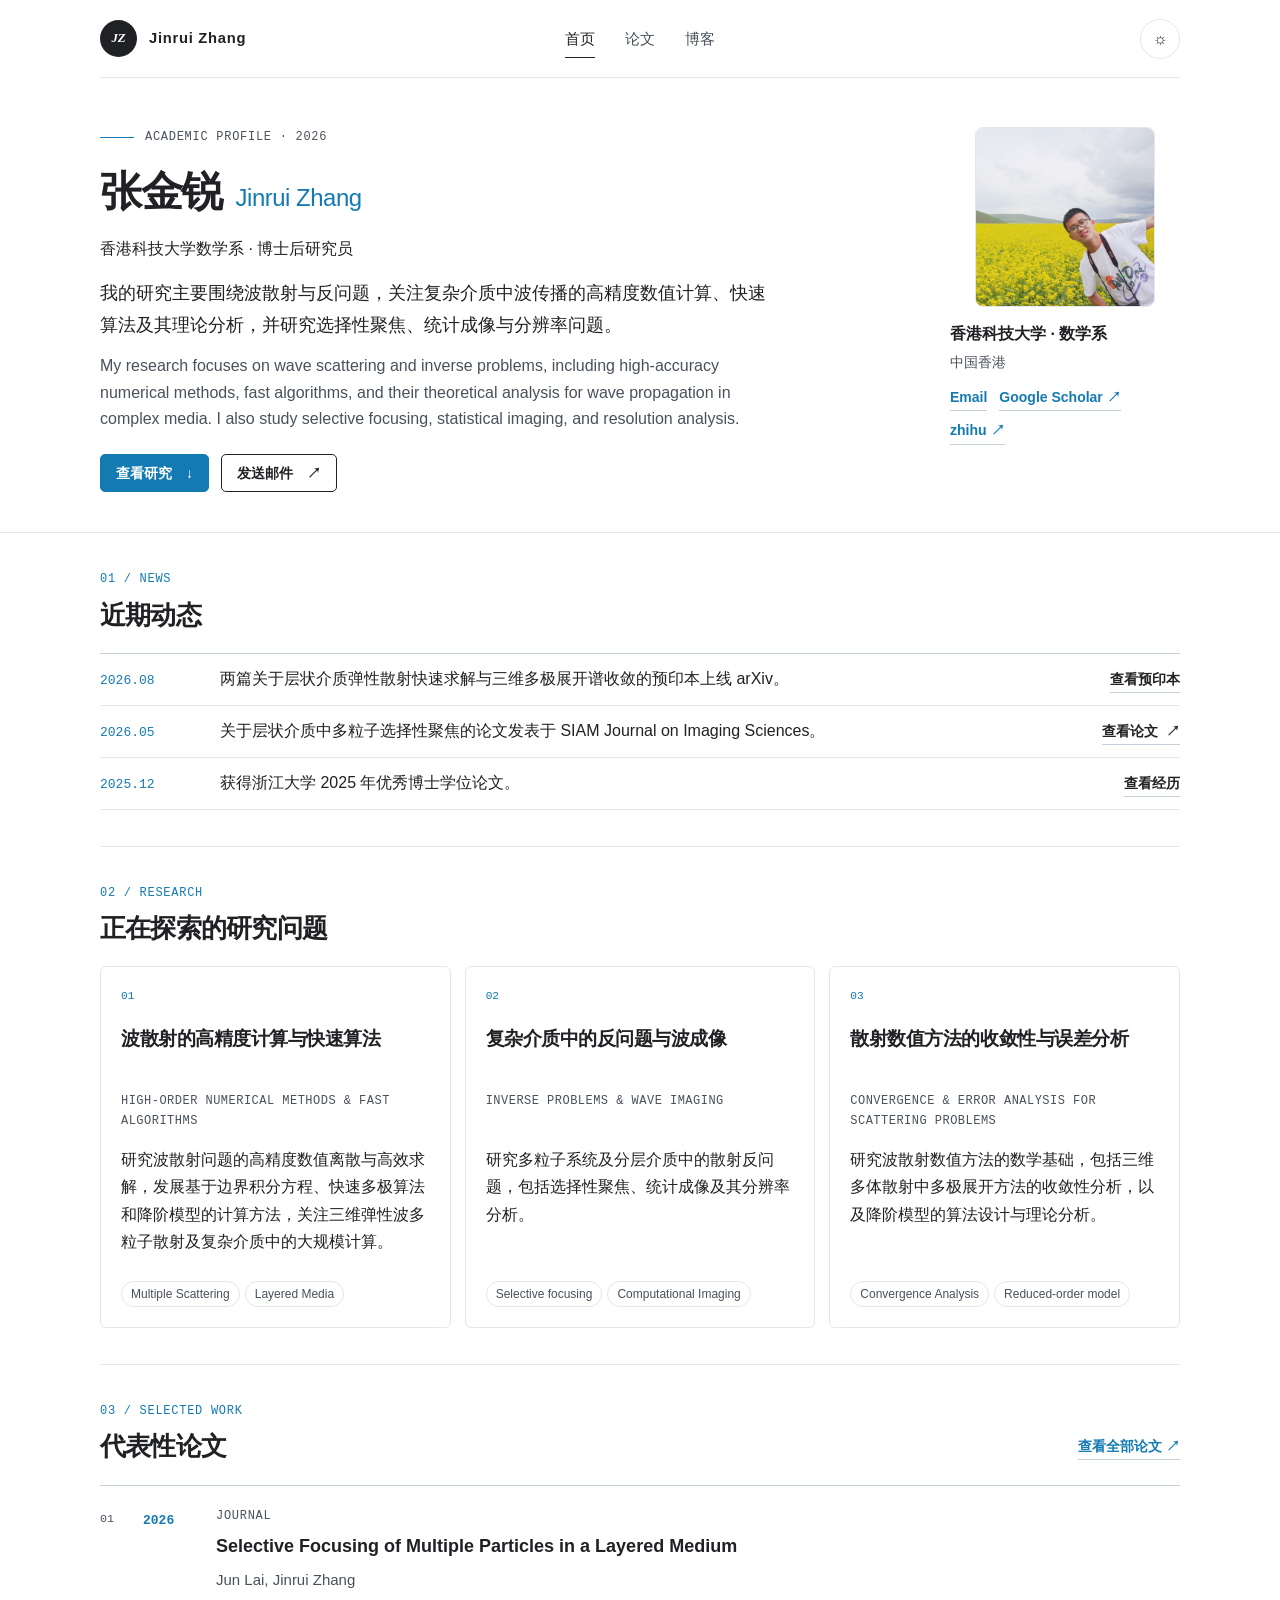
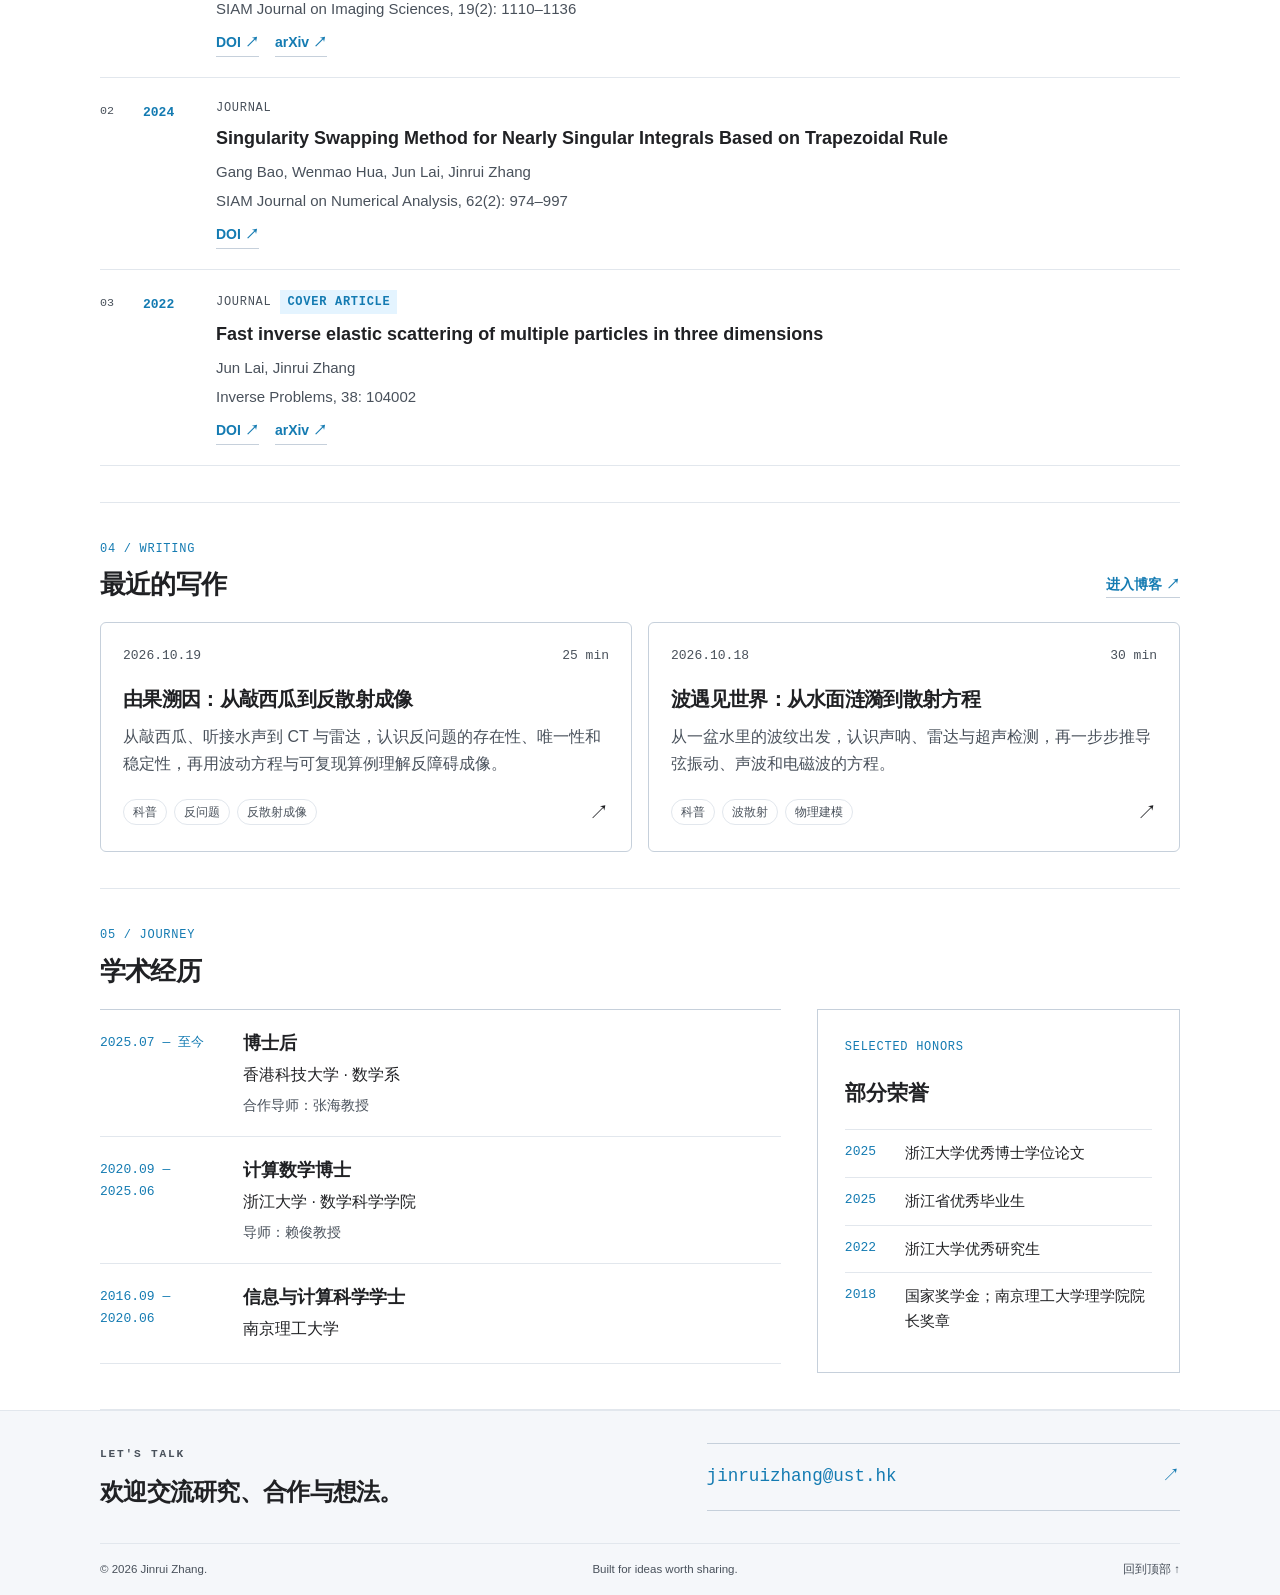
==== commit e67de4be: "Sort latest blog posts and update renamed article links" ====
--- a/index.html
+++ b/index.html
@@ -89,15 +89,15 @@
           <div class="post-grid" id="featured-posts">
             <!-- STATIC_POSTS_START -->
 <article class="post-card">
-  <a class="post-card-link" href="blog/post.html?slug=wave-scattering-notes">
-    <div class="post-card-top"><time datetime="2026-10-19">2026.10.19</time><span>30 min</span></div>
-    <h3>波遇见世界：从水面涟漪到散射方程</h3><p>从一盆水里的波纹出发，认识声呐、雷达与超声检测，再一步步推导弦振动、声波和电磁波的方程。</p>
+  <a class="post-card-link" href="blog/post.html?slug=wave-inverse-scattering-notes">
+    <div class="post-card-top"><time datetime="2026-10-19">2026.10.19</time><span>25 min</span></div>
+    <h3>由果溯因：从敲西瓜到反散射成像</h3><p>从敲西瓜、听接水声到 CT 与雷达，认识反问题的存在性、唯一性和稳定性，再用波动方程与可复现算例理解反障碍成像。</p>
   </a>
 </article>
 <article class="post-card">
-  <a class="post-card-link" href="blog/post.html?slug=layered-media-notes">
-    <div class="post-card-top"><time datetime="2026-10-19">2026.10.19</time><span>25 min</span></div>
-    <h3>由果溯因：从敲西瓜到反散射成像</h3><p>从敲西瓜、听接水声到 CT 与雷达，认识反问题的存在性、唯一性和稳定性，再用波动方程与可复现算例理解反障碍成像。</p>
+  <a class="post-card-link" href="blog/post.html?slug=wave-scattering-notes">
+    <div class="post-card-top"><time datetime="2026-10-18">2026.10.18</time><span>30 min</span></div>
+    <h3>波遇见世界：从水面涟漪到散射方程</h3><p>从一盆水里的波纹出发，认识声呐、雷达与超声检测，再一步步推导弦振动、声波和电磁波的方程。</p>
   </a>
 </article>
 <!-- STATIC_POSTS_END -->
--- a/assets/compact.css
+++ b/assets/compact.css
@@ -2,8 +2,8 @@
 :root {
   --paper: #ffffff;
   --paper-deep: #f5f7fa;
-  --ink: #20252b;
-  --ink-soft: #626b76;
+  --ink: #202124;
+  --ink-soft: #49515b;
   --line: #e2e7ed;
   --line-strong: #c6d0db;
   --accent: #147bb2;
@@ -18,7 +18,7 @@
   --paper: #171b20;
   --paper-deep: #20262d;
   --ink: #e7ecf2;
-  --ink-soft: #a7b1be;
+  --ink-soft: #bcc5d0;
   --line: #333e49;
   --line-strong: #566474;
   --accent: #78c9f5;
@@ -27,7 +27,7 @@
   --card: #1c2229;
   --header: rgba(23,27,32,.96);
 }
-body { background: var(--paper); font-size: 15px; }
+body { background: var(--paper); font-size: 16px; }
 body::before, .keyword-marquee { display: none; }
 .reveal { opacity: 1; transform: none; }
 .nav-shell { min-height: 66px; }
@@ -39,7 +39,7 @@
 .hero h1 em { display: inline-block; margin-left: 14px; font-size: .57em; font-style: normal; font-weight: 450; letter-spacing: -.02em; }
 .hero-role { padding: 0; margin-bottom: 18px; background: none; color: var(--ink-soft); font-size: .94rem; font-weight: 500; transform: none; }
 .hero-intro { font-family: var(--sans); font-size: 1rem; line-height: 1.85; margin-bottom: 12px; }
-.hero-intro-en { font-size: .88rem; line-height: 1.75; margin-bottom: 22px; }
+.hero-intro-en { font-size: .95rem; line-height: 1.7; margin-bottom: 22px; }
 .button { min-height: 38px; padding: 0 15px; gap: 14px; border-radius: 5px; font-size: .78rem; }
 .button-primary { background: var(--accent); border-color: var(--accent); color: var(--paper); }
 .button:hover { transform: none; }
@@ -60,30 +60,33 @@
 .section-heading h2 em, .page-hero h1 em, .footer-main h2 em { font-style: normal; color: inherit; }
 .section-heading-side { width: 100%; flex-direction: row; align-items: center; justify-content: space-between; gap: 16px; }
 .news-item { grid-template-columns: 100px 1fr auto; gap: 20px; padding: 12px 0; }
-.news-item p { font-size: .88rem; }
+.news-item p { font-size: .95rem; }
 .research-grid { gap: 14px; border: 0; }
 .research-card { min-height: 0; padding: 20px; gap: 18px; border: 1px solid var(--line); border-radius: 6px; justify-content: flex-start; }
 .research-card:last-child { border-right: 1px solid var(--line); }
 .research-card:hover { transform: none; }
 .research-card > div { display: flex; flex: 1; flex-direction: column; }
 .research-card h3 { min-height: 3.1em; font-family: var(--sans); font-size: 1.1rem; font-weight: 600; line-height: 1.55; margin-bottom: 9px; }
-.research-card .card-subtitle { min-height: 3.4em; font-size: .61rem; line-height: 1.7; margin-bottom: 13px; }
-.research-card .card-description { font-size: .84rem; line-height: 1.8; margin-bottom: 18px; }
+.research-card .card-subtitle { min-height: 3.4em; font-size: .7rem; line-height: 1.7; margin-bottom: 13px; }
+.research-card .card-description { font-size: .94rem; line-height: 1.7; margin-bottom: 18px; }
 .research-card .tag-row { margin-top: auto; gap: 5px; }
-.tag-row span { font-size: .6rem; }
+.tag-row span { font-size: .72rem; }
 .publication-item { grid-template-columns: 28px 58px 1fr; gap: 15px; padding: 20px 0; }
 .publication-item:hover { padding-left: 0; padding-right: 0; background: var(--accent-wash); }
 .pub-meta { margin-bottom: 7px; }
 .pub-meta strong { color: var(--accent); }
 .pub-body h3 { font-family: var(--sans); font-size: 1.08rem; line-height: 1.55; font-weight: 550; margin-bottom: 7px; }
 .pub-links { margin-top: 9px; }
+.pub-authors, .pub-venue, .journey-item p { font-size: .92rem; line-height: 1.65; }
+.primary-nav a { font-size: .94rem; font-weight: 500; }
+.post-card-top { font-size: .78rem; }
 .post-grid, .page-content .post-grid { grid-template-columns: repeat(2,minmax(0,1fr)); gap: 16px; }
 .post-card { border-radius: 6px; }
 .post-card-link, .page-content .post-card-link { min-height: 0; height: 100%; padding: 22px; }
 .post-card:hover { transform: none; box-shadow: none; }
 .post-card-top { margin-bottom: 17px; }
 .post-card h3 { font-family: var(--sans); font-size: 1.15rem; line-height: 1.55; font-weight: 600; margin-bottom: 10px; }
-.post-card p { font-size: .86rem; margin-bottom: 18px; }
+.post-card p { font-size: .95rem; line-height: 1.7; margin-bottom: 18px; }
 .journey-layout { gap: 36px; }
 .journey-item { grid-template-columns: 125px 1fr; gap: 18px; padding: 18px 0; }
 .journey-item h3 { font-family: var(--sans); font-size: 1.05rem; font-weight: 550; }
@@ -108,6 +111,38 @@
 .footer-main h2 { font-size: 24px; }
 .footer-email { color: var(--accent); border-color: var(--line-strong); font-size: 1.1rem; }
 .footer-bottom { padding: 16px 0; color: var(--ink-soft); border-color: var(--line); font-size: .72rem; }
+/* Homepage reading hierarchy: readable body text without enlarging the layout gaps. */
+body[data-page="home"] .brand { font-size: .92rem; letter-spacing: .05em; }
+body[data-page="home"] .hero h1 { font-weight: 650; }
+body[data-page="home"] .hero h1 em { font-weight: 500; }
+body[data-page="home"] .hero-role { font-size: 1rem; color: var(--ink); }
+body[data-page="home"] .hero-intro { font-size: 18px; line-height: 1.75; }
+body[data-page="home"] .hero-intro-en { font-size: 16px; line-height: 1.65; }
+body[data-page="home"] .profile-card h2 { font-size: 16px; font-weight: 600; }
+body[data-page="home"] .profile-card-body > p:not(.profile-card-label) { font-size: 14px; }
+body[data-page="home"] :is(.profile-links a, .button, .arrow-link, .section-link, .pub-links a) { font-size: 14px; }
+body[data-page="home"] :is(.eyebrow, .section-kicker) { font-size: 12px; letter-spacing: .06em; font-weight: 500; }
+body[data-page="home"] .section-heading h2 { font-weight: 650; }
+body[data-page="home"] .section-heading h2 em { font-weight: inherit; }
+body[data-page="home"] .news-item p { font-size: 16px; line-height: 1.65; }
+body[data-page="home"] :is(.news-item time, .journey-item time, .pub-year) { font-size: 13px; }
+body[data-page="home"] .research-card h3 { font-size: 19px; font-weight: 600; }
+body[data-page="home"] .research-card .card-subtitle { font-size: 12px; line-height: 1.6; }
+body[data-page="home"] .research-card p:not(.card-subtitle) { font-size: 16px; line-height: 1.7; color: var(--ink); }
+body[data-page="home"] .tag-row span { font-size: 12px; color: var(--ink-soft); }
+body[data-page="home"] .pub-body h3 { font-size: 18px; font-weight: 600; }
+body[data-page="home"] :is(.pub-authors, .pub-venue) { font-size: 15px; }
+body[data-page="home"] .pub-venue { font-style: normal; }
+body[data-page="home"] .pub-meta :is(span,strong) { font-size: 12px; }
+body[data-page="home"] .post-card h3 { font-size: 20px; line-height: 1.5; }
+body[data-page="home"] .post-card p { font-size: 16px; line-height: 1.65; }
+body[data-page="home"] .post-card-top { font-size: 13px; }
+body[data-page="home"] .journey-item h3 { font-size: 18px; font-weight: 600; }
+body[data-page="home"] .journey-item p { font-size: 16px; }
+body[data-page="home"] .journey-item small { font-size: 14px; }
+body[data-page="home"] .awards-panel h3 { font-family: var(--sans); font-size: 21px; font-weight: 600; margin-bottom: 18px; }
+body[data-page="home"] .awards-panel li { font-size: 15px; line-height: 1.65; }
+body[data-page="home"] .awards-panel li span { font-size: 13px; }
 @media (max-width: 980px) {
   .hero-grid { grid-template-columns: minmax(0,1fr) 200px; gap: 30px; }
   .research-grid { grid-template-columns: 1fr; }
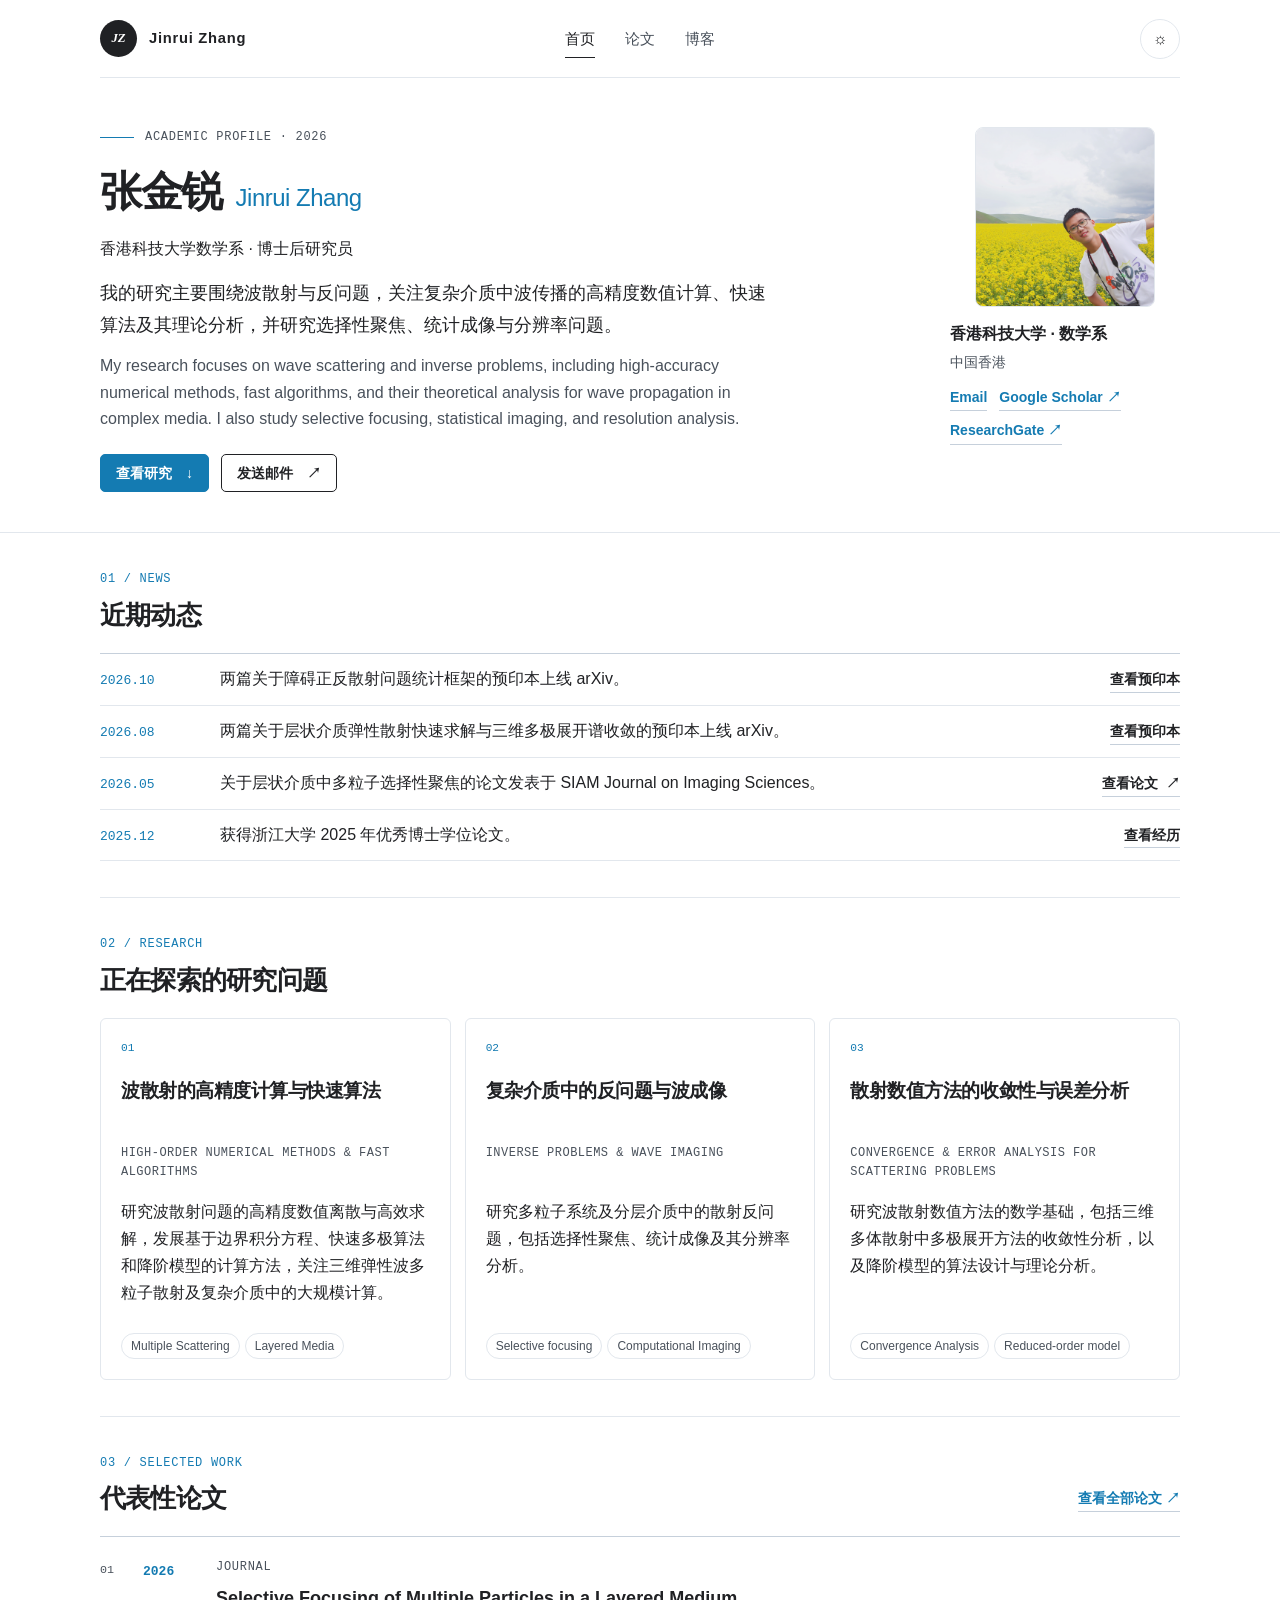
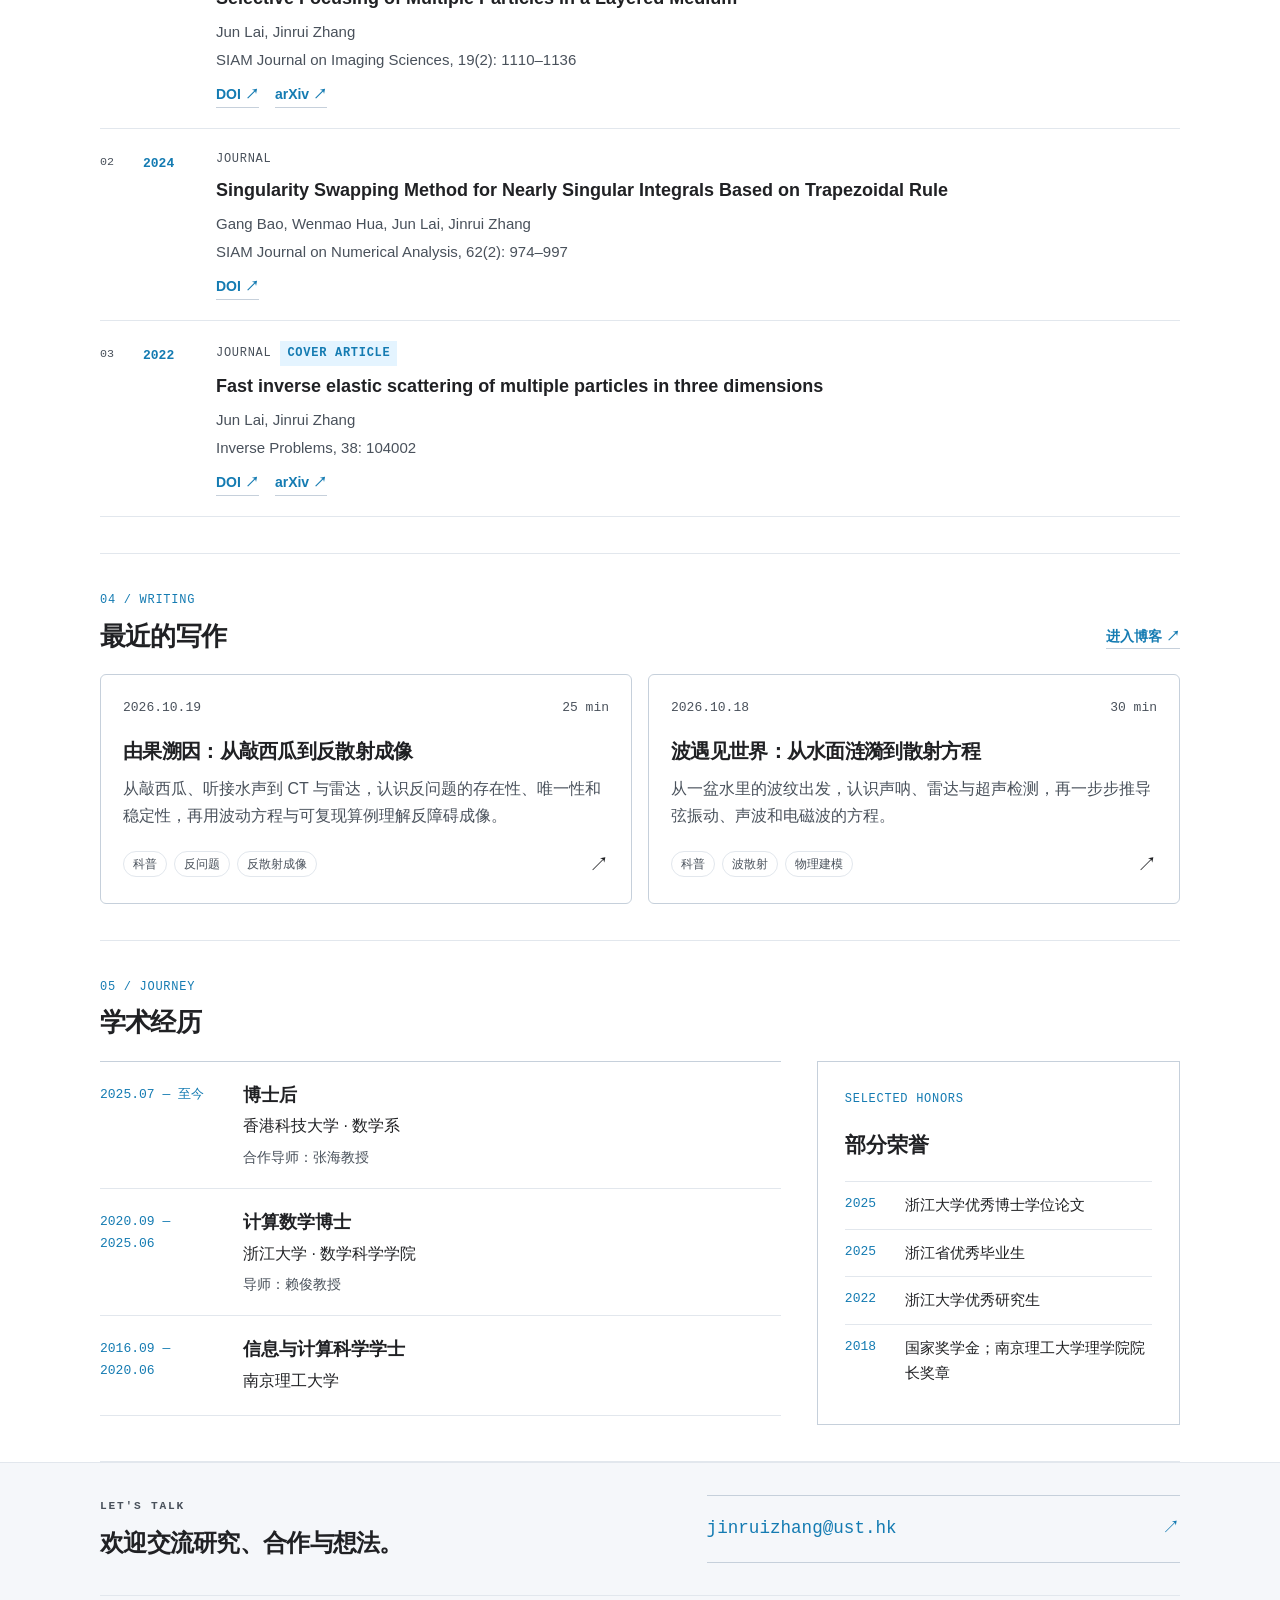
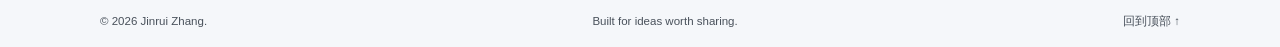
==== commit 99b079e0: "Replace Zhihu profile with ResearchGate" ====
--- a/index.html
+++ b/index.html
@@ -12,7 +12,7 @@
     <link rel="stylesheet" href="assets/compact.css?v=20261020-1">
     <script src="assets/data.js?v=20261019-inverse-1" defer></script>
     <script src="assets/main.js" defer></script>
-      <script type="application/ld+json" id="person-schema">{"@context":"https://schema.org","@type":"Person","@id":"https://zhangjinrui929.github.io/#person","name":"张金锐","alternateName":"Jinrui Zhang","url":"https://zhangjinrui929.github.io/","image":"https://zhangjinrui929.github.io/assets/profile-photo.png","description":"我的研究主要围绕波散射与反问题，关注复杂介质中波传播的高精度数值计算、快速算法及其理论分析，并研究选择性聚焦、统计成像与分辨率问题。","affiliation":{"@type":"Organization","name":"香港科技大学 · 数学系"},"sameAs":["https://scholar.google.com/citations?user=vPo_tkkAAAAJ&hl=zh-CN","https://www.zhihu.com/people/zhang-jin-rui-58-26"]}</script>
+      <script type="application/ld+json" id="person-schema">{"@context":"https://schema.org","@type":"Person","@id":"https://zhangjinrui929.github.io/#person","name":"张金锐","alternateName":"Jinrui Zhang","url":"https://zhangjinrui929.github.io/","image":"https://zhangjinrui929.github.io/assets/profile-photo.png","description":"我的研究主要围绕波散射与反问题，关注复杂介质中波传播的高精度数值计算、快速算法及其理论分析，并研究选择性聚焦、统计成像与分辨率问题。","affiliation":{"@type":"Organization","name":"香港科技大学 · 数学系"},"sameAs":["https://scholar.google.com/citations?user=vPo_tkkAAAAJ&hl=zh-CN","https://www.researchgate.net/profile/Jinrui-Zhang-9?ev=hdr_xprf"]}</script>
   </head>
   <body id="top" data-page="home" data-base=".">
     <header class="site-header" id="site-header"></header>
@@ -39,7 +39,7 @@
     <h2>香港科技大学 · 数学系</h2><p>中国香港</p>
     <div class="profile-links"><a class="text-link" href="mailto:jinruizhang@ust.hk">Email</a>
 <a class="text-link" href="https://scholar.google.com/citations?user=vPo_tkkAAAAJ&amp;hl=zh-CN">Google Scholar</a>
-<a class="text-link" href="https://www.zhihu.com/people/zhang-jin-rui-58-26">zhihu</a></div>
+<a class="text-link" href="https://www.researchgate.net/profile/Jinrui-Zhang-9?ev=hdr_xprf">ResearchGate</a></div>
   </div>
 </aside>
 <!-- STATIC_PROFILE_END -->
